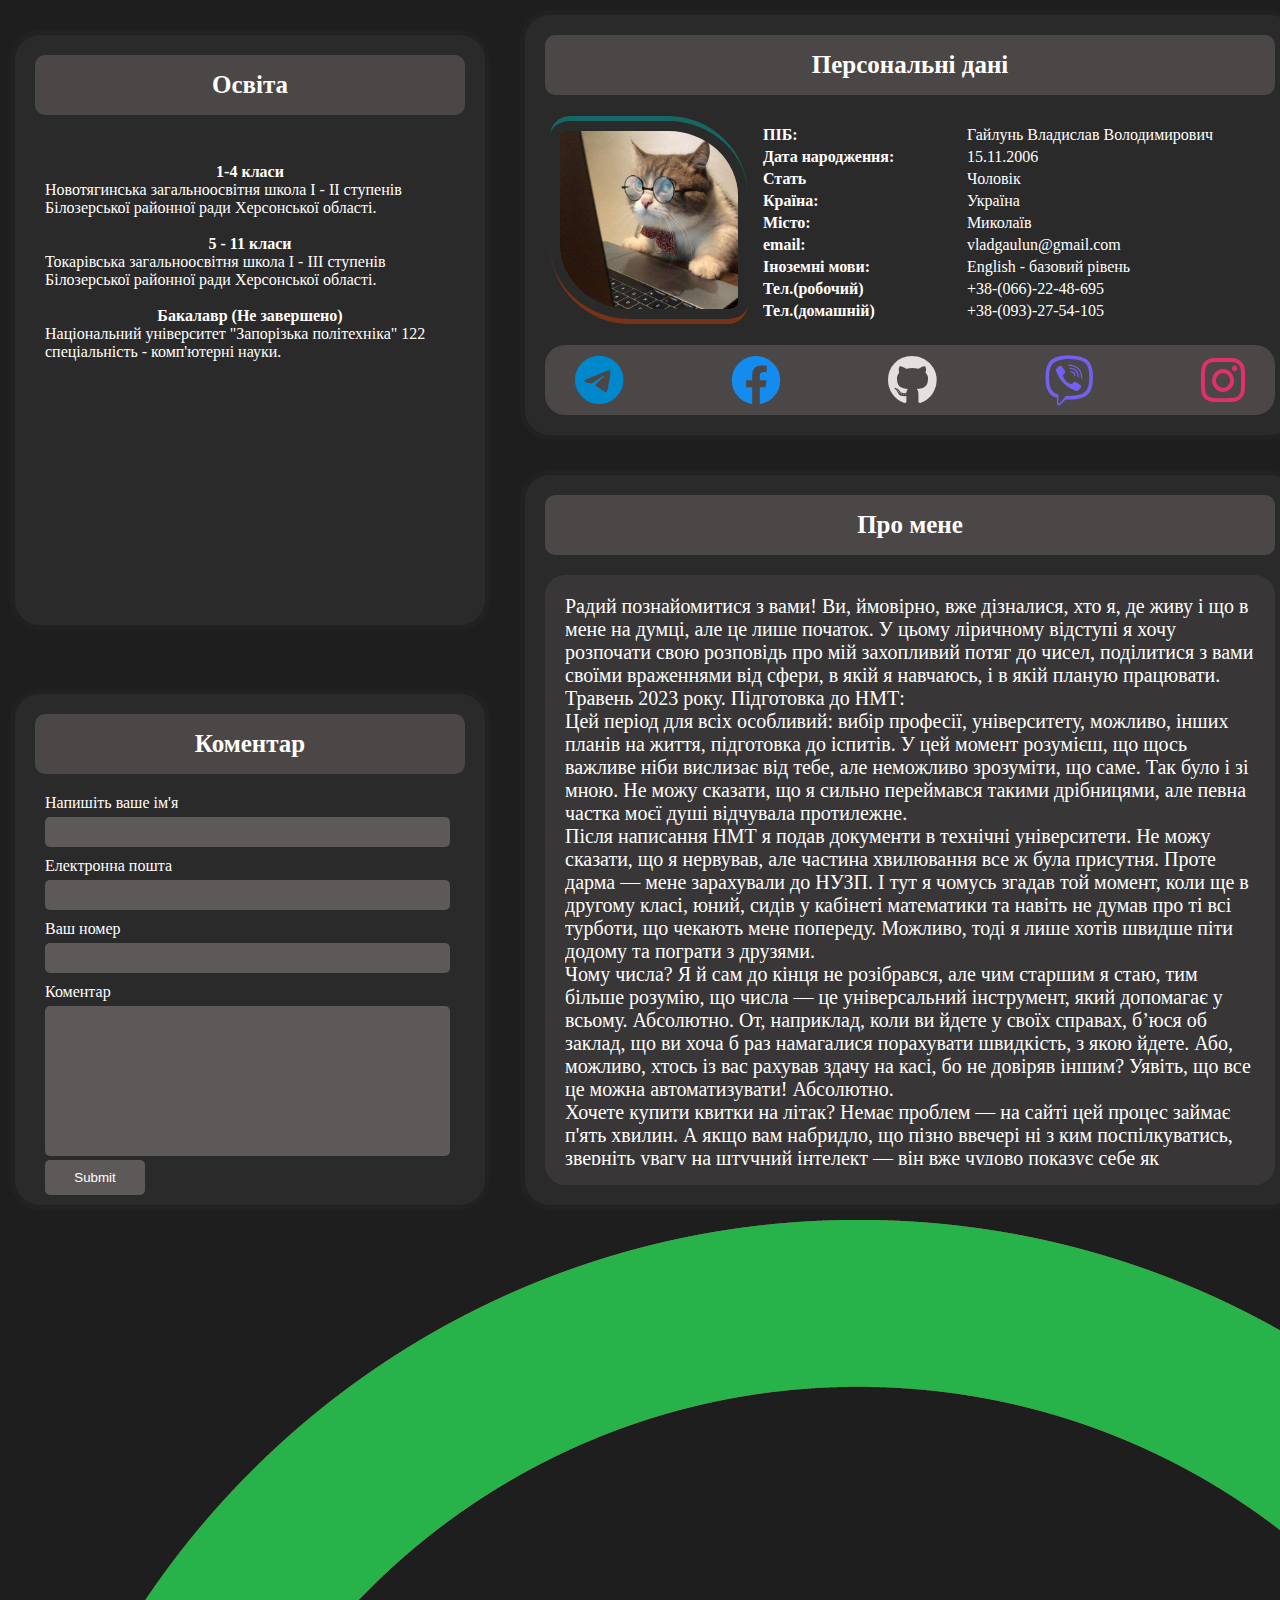
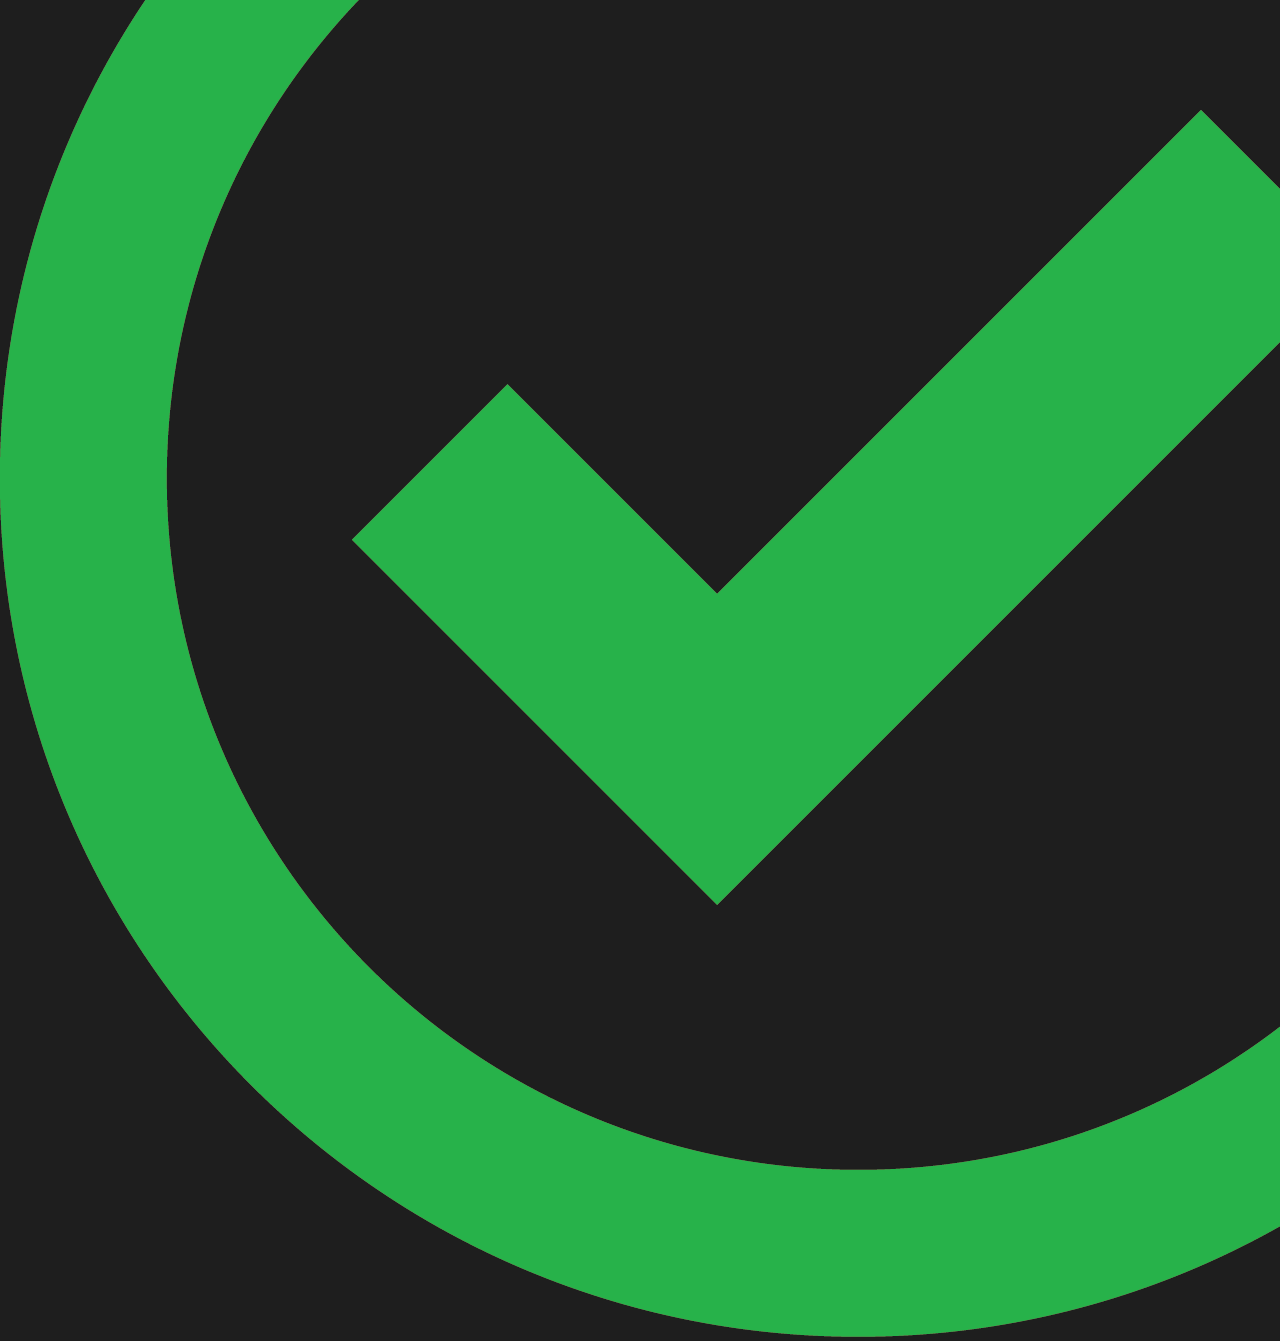
==== index.html @ 26ad2396 "Змінив шляхи до файлів із зображеннями із абсолютних на відносні" ====
<!DOCTYPE html>
<html lang="uk">

<head>
    <meta charset="UTF-8">
    <title>Resume</title>
    <link rel="stylesheet" href="CSS/main.css">
    <link rel="stylesheet" href="https://cdnjs.cloudflare.com/ajax/libs/font-awesome/6.0.0-beta3/css/all.min.css">
    <link rel="icon" href="Images/catTitleIcon.png" type="image/png">
    <meta name="viewport" content="width=device-width, initial-scale=1.0">
</head>

<body>
    <div id="windows">
        <div class="containers" id="Personal_data_container">
            <span class="title">Персональні дані</span>
            <div id="Personal_data_capasity">
                <img id="my_photo" src="Images/My_photo.jpg " alt="My_photo">
                <div id="Personal_data">
                    <span class="Persnal_data_FT">ПІБ:</span> <span class="Persnal_data_LT">Гайлунь Владислав
                        Володимирович</span>
                    <span class="Persnal_data_FT">Дата народження:</span> <span
                        class="Persnal_data_LT">15.11.2006</span>
                    <span class="Persnal_data_FT">Стать</span><span class="Persnal_data_LT">Чоловік</span>
                    <span class="Persnal_data_FT">Країна:</span> <span class="Persnal_data_LT">Україна</span>
                    <span class="Persnal_data_FT">Місто:</span><span class="Persnal_data_LT">Миколаїв</span>
                    <span class="Persnal_data_FT">email:</span> <span
                        class="Persnal_data_LT">vladgaulun@gmail.com</span>
                    <span class="Persnal_data_FT">Іноземні мови:</span><span class="Persnal_data_LT">English - базовий
                        рівень</span>
                    <span class="Persnal_data_FT">Тел.(робочий)</span><span
                        class="Persnal_data_LT">+38-(066)-22-48-695</span>
                    <span class="Persnal_data_FT">Тел.(домашній)</span><span
                        class="Persnal_data_LT">+38-(093)-27-54-105</span>
                </div>
                <div class="title" id="social_media">
                    <a class="social_media_link" href="https://t.me/vlad_gaulun" target="_blank">
                        <i class="fab fa-telegram social_media_icons"></i>
                    </a>
                    <a class="social_media_link" href="https://www.facebook.com/profile.php?id=100035735681756"
                        target="_blank">
                        <i class="fab fa-facebook social_media_icons"></i>
                    </a>
                    <a class="social_media_link" href="https://github.com/Vlad156763" target="_blank">
                        <i class="fab fa-github social_media_icons"></i>
                    </a>
                    <a class="social_media_link" href="viber://chat?number=%2B380662248695" target="_blank">
                        <i class="fab fa-viber social_media_icons"></i>
                    </a>
                    <a class="social_media_link" href="https://www.instagram.com/vlad_156763/" target="_blank">
                        <i class="fab fa-instagram social_media_icons"></i>
                    </a>
                </div>
            </div>
        </div>
        <div class="containers Left_side" id="edu">
            <span class="title ">Освіта</span>
            <div id="edu_capasity">
                <span class="bold_text">1-4 класи</span>
                <span>
                    Новотягинська загальноосвітня школа I - II ступенів
                    Білозерської районної ради Херсонської області.
                </span>
                <span class="bold_text">5 - 11 класи</span>
                <span>
                    Токарівська загальноосвітня школа I - III ступенів
                    Білозерської районної ради Херсонської області.
                </span>
                <span class="bold_text">Бакалавр (Не завершено)</span>
                <span>
                    Національний університет "Запорізька політехніка"
                    122 спеціальність - комп'ютерні науки.
                </span>
            </div>
        </div>
        <div class="containers right_side" id="proff_skill">
            <span class="title">Професійні навички</span>
            <div id="proff_skill_capasity">
                <span class="bold_text">Загальний рівень володіння комп'ютером</span>
                <span>
                    Володію базовими навичками роботи з комп'ютером,
                    вмію використовувати Windows, а також основні
                    офісні програми та середовища розробки.
                </span>
                <span class="bold_text">Офісні програми</span>
                <span class="highlighted_text">Microsoft Office:</span><br>
                <span>Word (документи), Excel (таблиці), PowerPoint (презентації)</span><br>
                <span class="highlighted_text">Google Workspace:</span><br>
                <span>Docs, Sheets, Slides</span><br>
                <span class="bold_text">Середовища розробки</span>
                <span class="highlighted_text">Visual Studio:</span>
                <span>Знаю основи C++</span><br>
                <span class="highlighted_text">Arduino IDE:</span>
                <span>Знаю основи програмування мікросхем</span><br>
                <span class="highlighted_text">Visual Studio Code:</span>
                <span>Вмію оперувати тегами в HTML</span><br>
                <span class="highlighted_text">Processing:</span>
                <span>Знайомий з електронними схемами, платами, вмію створювати їх</span><br>
                <span class="highlighted_text">Gui tasm:</span> <span>Знаю основи асемблеру tasm</span>
            </div>
        </div>
        <div class="containers Left_side" id="Comments">
            <!-- вікно з повідомленням про помилку -->
            <div id="widgetError">
                <p id="textWidgetError">Заповніть вірно поля!</p>
                <button id="buttonWidgetError">Закрити</button>
            </div>
            <!-- вікно з повідомленням про успіх -->
            <div id="widgetSuccess">
                <p id="textWidgetSuccess">Дякую за відгук!</p>
            </div>
            <span class="title">Коментар</span>
            <div id="Comments_capasity">
                <form id="CommentsForm" method="dialog" novalidate>
                    <label for="Name"></label>
                    <div class="form_text">Напишіть ваше ім'я<span id="correctOrNot_Name"></span></div> 
                    <input class="button" id="Name" type="text">
                    <br>
                    <label for="Email"></label>
                    <div class="form_text">Електронна пошта <span id="correctOrot_Email"></span></div>
                    <input class="button" id="Email" type="email">
                    <br>
                    <label for="Number"></label>
                    <div class="form_text">Ваш номер <span id="correctOrNot_Number"></span></div>
                    <input class="button" id="Number" type="text">
                    <br>
                    <div class="form_text">Коментар <span id="correctOrNot_comment"></span></div>
                    <textarea class="button" id="comment"></textarea>
                    <input id="Submit" type="submit">
                </form>
            </div>
        </div>
        <div class="containers" id="From_me">
            <span class="title">Про мене</span>
            <div id="From_me_capasity">
                <div class="inner_content">
                    <span id="From_me_text">
                        Радий познайомитися з вами! Ви, ймовірно, вже дізналися, хто я, де живу і що в мене на думці,
                        але це
                        лише початок. У цьому ліричному відступі я хочу розпочати свою розповідь про мій захопливий
                        потяг до
                        чисел, поділитися з вами своїми враженнями від сфери, в якій я навчаюсь, і в якій планую
                        працювати.
                        <br>

                        Травень 2023 року. Підготовка до НМТ: <br>

                        Цей період для всіх особливий: вибір професії, університету, можливо, інших планів на життя,
                        підготовка до іспитів. У цей момент розумієш, що щось важливе ніби вислизає від тебе, але
                        неможливо
                        зрозуміти, що саме. Так було і зі мною. Не можу сказати, що я сильно переймався такими
                        дрібницями,
                        але певна частка моєї душі відчувала протилежне. <br>

                        Після написання НМТ я подав документи в технічні університети. Не можу сказати, що я нервував,
                        але
                        частина хвилювання все ж була присутня. Проте дарма — мене зарахували до НУЗП. І тут я чомусь
                        згадав
                        той момент, коли ще в другому класі, юний, сидів у кабінеті математики та навіть не думав про ті
                        всі
                        турботи, що чекають мене попереду. Можливо, тоді я лише хотів швидше піти додому та пограти з
                        друзями. <br>

                        Чому числа? Я й сам до кінця не розібрався, але чим старшим я стаю, тим більше розумію, що числа
                        —
                        це універсальний інструмент, який допомагає у всьому. Абсолютно. От, наприклад, коли ви йдете у
                        своїх справах, б’юся об заклад, що ви хоча б раз намагалися порахувати швидкість, з якою йдете.
                        Або,
                        можливо, хтось із вас рахував здачу на касі, бо не довіряв іншим? Уявіть, що все це можна
                        автоматизувати! Абсолютно. <br>

                        Хочете купити квитки на літак? Немає проблем — на сайті цей процес займає п'ять хвилин. А якщо
                        вам
                        набридло, що пізно ввечері ні з ким поспілкуватись, зверніть увагу на штучний інтелект — він вже
                        чудово показує себе як співрозмовник. І тепер уявіть, що все це, про що я щойно говорив,
                        знаходиться
                        в одній сфері. Вражає, правда? А ще більше вражає те, що все, що є у програмуванні, так чи
                        інакше
                        пов'язане з реальністю. <br>

                        Наприклад, відомо, що двійкова система числення — це фундамент майже всіх процесорів. А наш
                        мозок
                        працює схожим чином, тільки за допомогою нейронів. Або візьмемо наше уявлення про об’єкти, які
                        нас
                        оточують — багато мов програмування побудовані на об’єктно-орієнтованому методі. Якщо цих
                        прикладів
                        недостатньо, ось ще один: як часто ви робите щось циклічно? Уявімо ситуацію: ваш бос потребує
                        від
                        вас 200 тисяч майже однакових слайдів документа. Що будете робити? Писати їх вручну? Чи,
                        можливо,
                        вигадаєте альтернативний спосіб? <br>

                        Якщо ви обрали другий варіант — вітаю, ви, ймовірно, виконаєте це завдання за дві години. Все,
                        що
                        потрібно, — це знайти закономірність у цих сторінках (а вона є завжди) і описати її алгоритмом,
                        щоб
                        він все зробив за вас. <br>

                        Звісно, існує багато проблем, з якими стикаються люди у цій сфері: пришвидшення алгоритмів,
                        зменшення використання пам’яті, оптимізація коду. Але це все дрібниці порівняно з результатом.
                        Тому,
                        якщо у вас досі немає мотивації вивчати щось нове, пам’ятайте: ви працюєте виключно для себе.


                    </span>
                </div>
            </div>
        </div>
        <div class="containers right_side" id="My_works">
            <span class="title">Мої роботи</span>
            <div id="My_works_capasity">
                <span>Я вмію створювати таблиці</span>
                <a class="My_works_link" href="HTML/Table.html">Table.html</a>
                <br>
                <span>Я вмію керувати зображеннями</span>
                <a class="My_works_link" href="HTML/Background.html" target="_blank">Background.html</a>
            </div>
        </div>
    </div>
    <!-- якщо js не підключений на стороні клієтна, буде виконано noscript -->
    <noscript id="noscript" title="Без нього наш сайт не працюватиме!">
        <a id="noscriptText" href="https://support.google.com/adsense/answer/12654?hl=uk" target="_blank">Як увімкнути JavaScript <br></a>
        (він потрібен для роботи сайту!)
    </noscript> 
    <script src="JS/main.js"></script>
    <img src="Images/greenIcon.png" alt="icon">
</body>

</html>
---- CSS/main.css ----
/* general */
* {
    margin: 0;
    padding: 0;
}

body {
    background: rgb(30, 30, 30);
    color: white;
}

.containers {
    display: grid;
    background: rgb(43, 42, 42);
    border: 5px solid rgba(0, 0, 0, 20%);
    border-radius: 30px;
    padding: 10px;
    margin: 10px;
}

:root {
    --Width_personal_data_container: 750px;
    --size-My_photo: 178px;
    --width_side_windows: 450px;
}

#edu,
#proff_skill {
    display: grid;
    grid-row: 1/3;
    margin-top: 30px;
    width: var(--width_side_windows);
    grid-template-rows: 80px;
    height: 570px;
}

#edu_capasity,
#proff_skill_capasity {
    margin: 10px;
    padding: 10px;
}

.bold_text {
    display: grid;
    font-weight: bold;
    place-items: center;
}

.bold_text:before {
    content: "\A";
    white-space: pre;
}

.highlighted_text {
    font-family: 'Arial Narrow Bold', sans-serif;
}

#Comments,
#My_works {
    width: var(--width_side_windows);
    grid-row: 4;
    grid-template-rows: 80px auto;
}

/* general */

/* windows */
#windows {
    width: calc(var(--Width_personal_data_container) + 500px + 40px + 20px + 500px);
    display: grid;
    margin: 0 auto;
    grid-template-columns: 500px calc(var(--Width_personal_data_container) + 50px) 500px;
    grid-gap: 10px;
}

.Left_side {
    display: grid;
    justify-self: right;
}

.right_side {
    display: grid;
    justify-self: left;
}

/* windows */

/* Personal_data_container */
#Personal_data_container {
    width: var(--Width_personal_data_container);
    grid-column: 2;
    height: 400px;
}

/* title */
.title {
    display: grid;
    width: auto;
    height: 40px;
    padding: 10px;
    margin: 10px;
    font-weight: bold;
    place-items: center;
    grid-column-start: 1;
    grid-column-end: 3;
    background: rgb(75, 71, 71);
    border-radius: 10px;
    font-size: 25px;
}

.title:not(#social_media) {
    text-align: center;
}

/* title */
/* Personal_data_capasity */
#Personal_data_capasity {
    display: grid;
    grid-template-columns: calc(var(--size-My_photo) + 40px) auto;
}

#my_photo {
    width: var(--size-My_photo);
    height: var(--size-My_photo);
    padding: 10px;
    border-radius: 20px 80px;
    border-top: 5px solid #156763;
    border-bottom: 5px solid #763315;
    margin: 10px;
    margin-left: 15px;
}

/* Personal_data */
#Personal_data {
    display: grid;
    padding: 10px;
    width: 450px;
    padding-top: 20px;
    grid-template-columns: 1fr auto;
    grid-template-rows: repeat(9, 22px);
    grid-column-start: 2;
    grid-column-end: 3;
    margin-right: 15px;
}

.Persnal_data_FT {
    font-weight: bold;
}

.Persnal_data_LT::after {
    content: "\A";
    white-space: pre;
}

/* Personal_data */
/* social_media */
#social_media {
    width: calc(var(--Width_personal_data_container) - 80px);
    /*80px це висота заголовків*/
    height: 50px;
    background: rgb(75, 71, 71);
    border-radius: 20px;
    padding-left: 30px;
    padding-right: 30px;
    display: flex;
    justify-content: space-between;
}

.fa-telegram {
    color: #0088cc;
}

.fa-instagram {
    color: #E1306C;
}

.fa-facebook {
    color: #148CEF;
}

.fa-github {
    color: #e6dfdf;
}

.fa-viber {
    color: #7360F2;
}

.social_media_icons {
    font-size: 50px;

}

.social_media_icons:hover {
    transform: scale(1.1);
    transition: all 0.3s ease;
}

.social_media_link {
    text-decoration: none;
}

/* social_media */
/* Personal_data_capasity */
/* Personal_data_container */

/* Comments */
#Submit {
    width: 100px;
    padding: 10px;
}

.button,
#Submit {
    background: rgb(94, 89, 89);
    cursor: pointer;
    border-radius: 5px;
    color: white;
    margin-left: 20px;
    margin-right: 20px;
    border: 0;
}

.button {
    width: 90%;
    outline: none;
}

.button:not(#Submit) {
    width: calc(90% - 10px);
    padding-left: 5px;
    padding-right: 5px;
}

.button:not(#Submit):not(#comment) {
    height: 30px;
}

#comment {
    height: 150px;
    resize: none;
}

.form_text {
    margin-left: 20px;
    margin-top: 10px;
    vertical-align: middle;
    margin-bottom: 5px;
}

#Comments {
    grid-row: 3;
    grid-template-columns: 1fr;
    position: relative;
}

#Submit:hover {
    background: rgb(120, 120, 120);
}

/* Comments */

/* From_me */
#From_me {
    width: var(--Width_personal_data_container);
    grid-column: 2;
    grid-row: 2/4;
    grid-template-rows: 80px;
}

#From_me_capasity {
    background: rgb(56, 54, 54);
    border-radius: 20px;
    padding: 20px;
    margin: 10px;
}

.inner_content {
    height: 570px;
    overflow-y: scroll;

}

#From_me_text {
    font-size: 20px;
}

.inner_content::-webkit-scrollbar {
    width: 15px;
    background: #5c6161;
    border-radius: 10px;
}

.inner_content::-webkit-scrollbar-thumb {
    background: #938e8bcc;
    border-radius: 10px;
    border: 2px solid #5c6161;
}

/* From_me */

/* My_works */
#My_works_capasity {
    padding: 10px;
    margin: 10px;
}

.My_works_link {
    color: white;
}

.My_works_link:hover {
    color: rgb(137, 136, 143);
}

#My_works {
    grid-row: 3;
}

/* My_works */



.iconSorNot {
    height: 20px;
    margin-left: 10px;
    vertical-align: top;
}

#widgetError {
    display: none;
    position: absolute;
    width: 60%;
    margin-left: calc(40% / 2 - 20px);
    margin-top: calc(50% - 80px /2);
    font-size: 20px;
    font-weight: bold;
    height: auto;
    border-radius: 8px;
    background-color: rgba(0, 0, 0, 0.7);
    padding: 15px;
    color: #fff;
    text-align: center;

}

#textWidgetError {
    background-color: #555050;
    padding: 20px;
    border-radius: 8px;
    margin-bottom: 10px;
}

#buttonWidgetError {
    background-color: #f44336;
    color: white;
    padding: 10px 20px;
    border: none;
    border-radius: 5px;
    cursor: pointer;
}
#buttonWidgetError:hover {
    background-color: #f4736a;
}
#widgetSuccess {
    display: none;
    position: absolute;
    background-color: rgb(10, 119, 76);
    width: 50%;
    margin-left: calc(50% / 2);
    margin-top: calc(10px + 60px + 10px);
    font-size: 20px;
    font-weight: bold;
    height: 40px;
    border-radius: 0 0 20px 20px;
    opacity: 0; 
    transition: opacity 0.2s;

}

#textWidgetSuccess {
    text-align: center;
    margin-top: 8px;
}

#noscript {
    color: #000000;
    background-color: rgb(170, 54, 54);
    position: fixed;
    border-radius: 0 0 20px 20px;
    top: 0;
    width: 450px;
    font-size: 24px;
    font-weight: bold;
    margin-left: calc(50% - 450px / 2);
    padding: 10px;
    text-align: center;
}

#noscriptText {
    color: #000000;
}
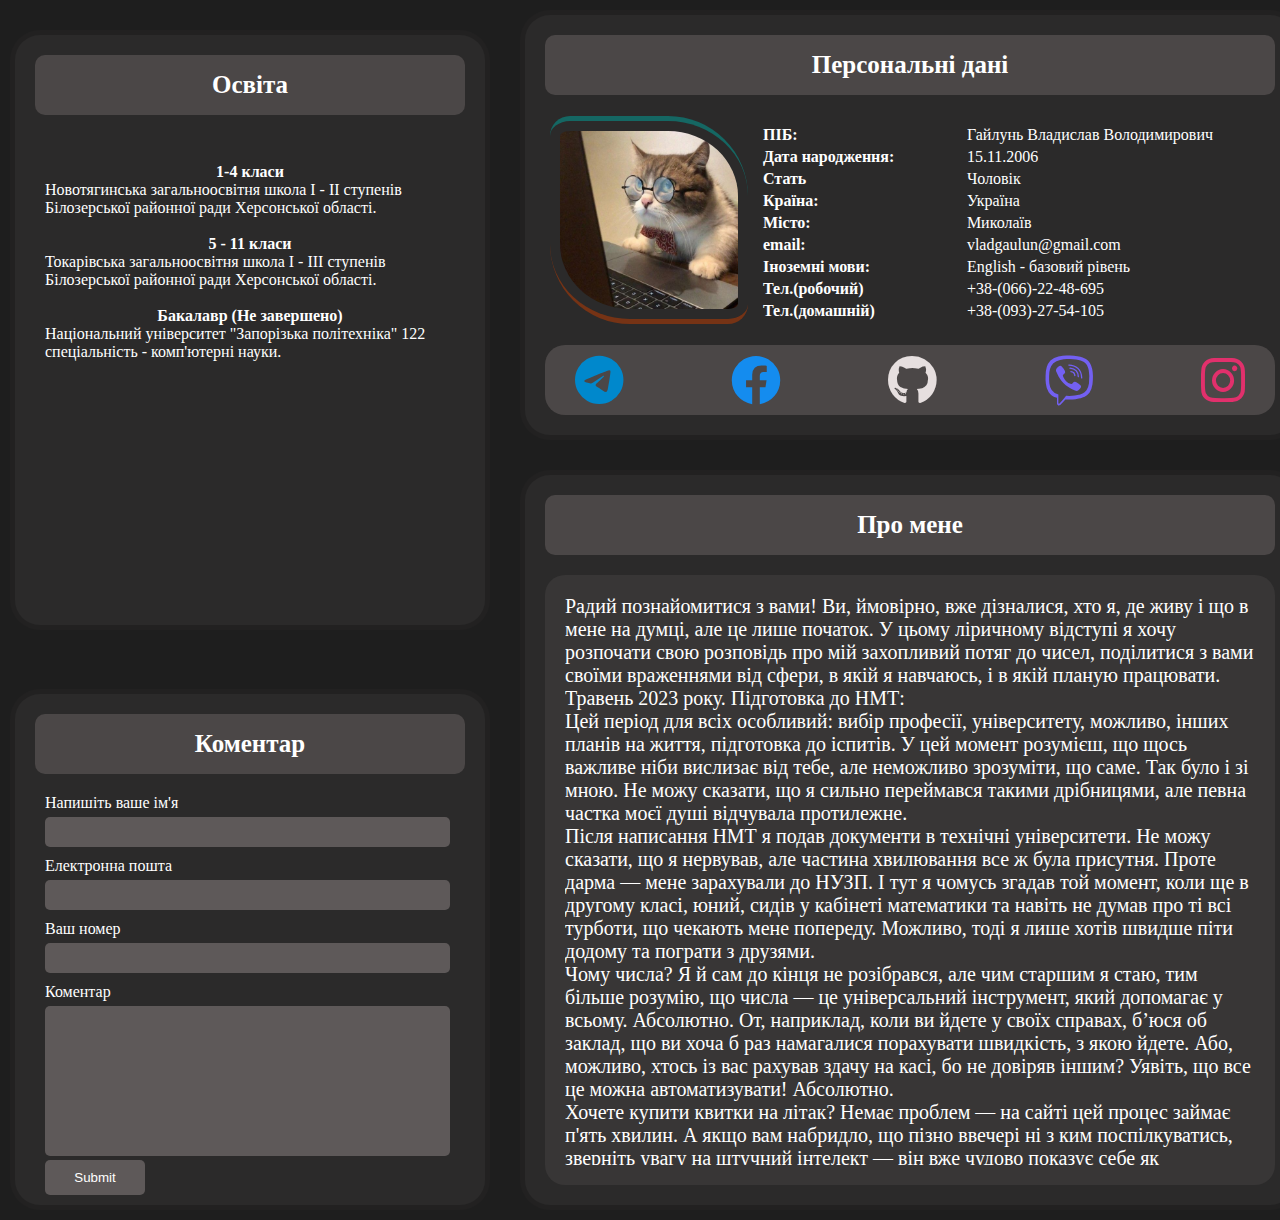
==== commit cfd2eb5e: "Введення відносних шляхів допомогло. Тепер зображення видно." ====
--- a/index.html
+++ b/index.html
@@ -223,7 +223,6 @@
         (він потрібен для роботи сайту!)
     </noscript> 
     <script src="JS/main.js"></script>
-    <img src="Images/greenIcon.png" alt="icon">
 </body>
 
 </html>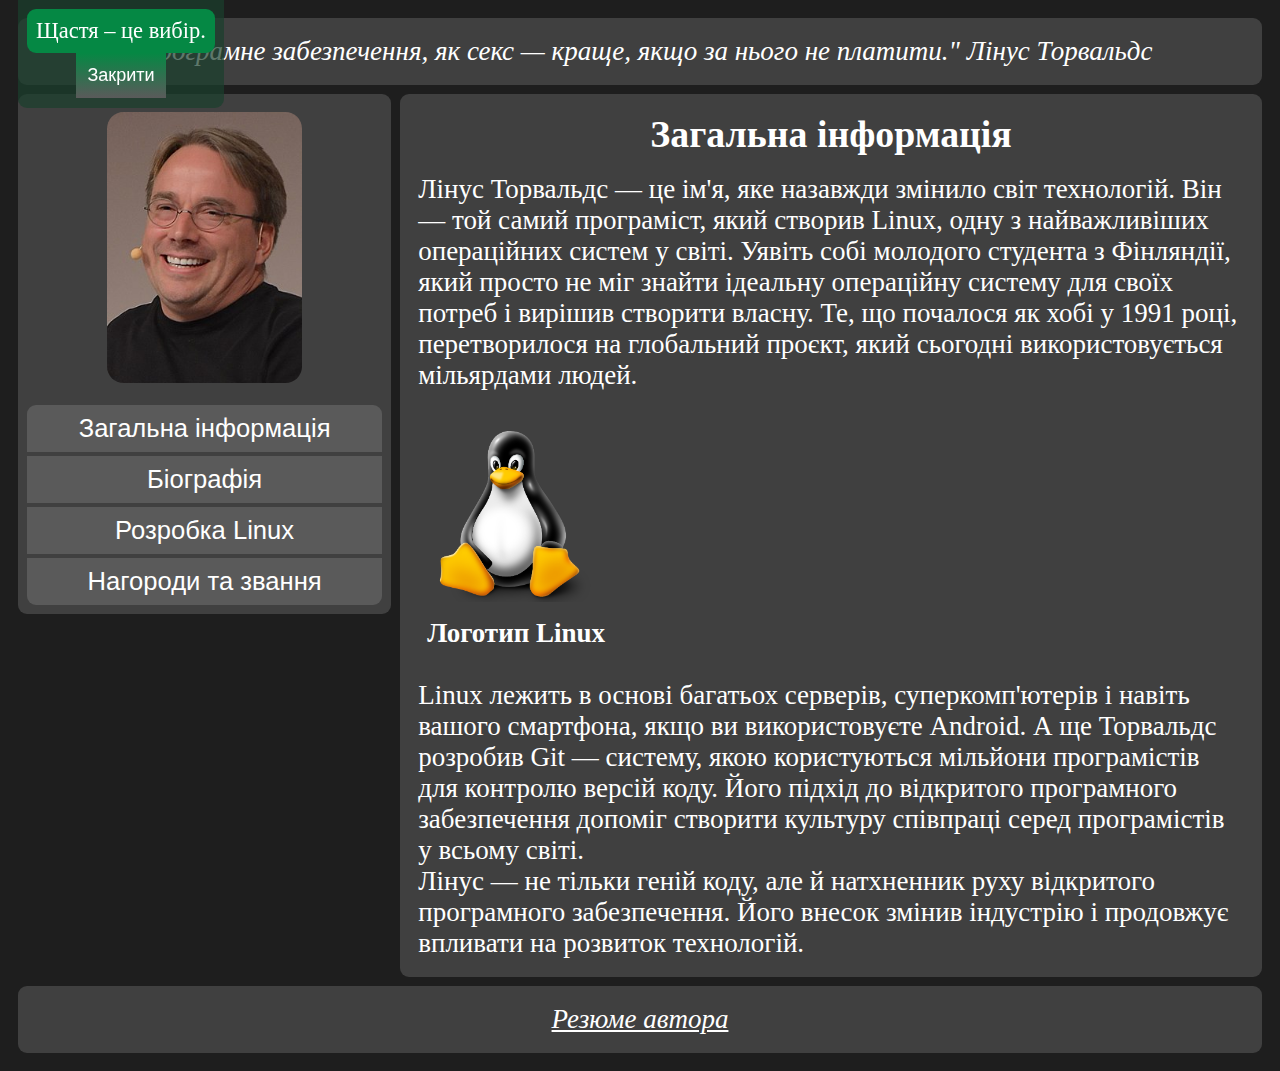
==== commit 1564ee2c: "[Лаб-6] Додав js, додав навігаційне меню (воно з'являється коли ширина екрану менша за 1024px) додав" ====
--- a/index.html
+++ b/index.html
@@ -3,226 +3,80 @@
 
 <head>
     <meta charset="UTF-8">
-    <title>Resume</title>
-    <link rel="stylesheet" href="CSS/main.css">
-    <link rel="stylesheet" href="https://cdnjs.cloudflare.com/ajax/libs/font-awesome/6.0.0-beta3/css/all.min.css">
-    <link rel="icon" href="Images/catTitleIcon.png" type="image/png">
+    <title>Лінус Торвальдс</title>
+    <link rel="stylesheet" href="CSS/Main.css">
+    <!-- встановлення іконки для самого сайту -->
+    <link rel="icon" href="IMAGES/catTitleIcon.png" type="image/png">
     <meta name="viewport" content="width=device-width, initial-scale=1.0">
 </head>
 
 <body>
-    <div id="windows">
-        <div class="containers" id="Personal_data_container">
-            <span class="title">Персональні дані</span>
-            <div id="Personal_data_capasity">
-                <img id="my_photo" src="Images/My_photo.jpg " alt="My_photo">
-                <div id="Personal_data">
-                    <span class="Persnal_data_FT">ПІБ:</span> <span class="Persnal_data_LT">Гайлунь Владислав
-                        Володимирович</span>
-                    <span class="Persnal_data_FT">Дата народження:</span> <span
-                        class="Persnal_data_LT">15.11.2006</span>
-                    <span class="Persnal_data_FT">Стать</span><span class="Persnal_data_LT">Чоловік</span>
-                    <span class="Persnal_data_FT">Країна:</span> <span class="Persnal_data_LT">Україна</span>
-                    <span class="Persnal_data_FT">Місто:</span><span class="Persnal_data_LT">Миколаїв</span>
-                    <span class="Persnal_data_FT">email:</span> <span
-                        class="Persnal_data_LT">vladgaulun@gmail.com</span>
-                    <span class="Persnal_data_FT">Іноземні мови:</span><span class="Persnal_data_LT">English - базовий
-                        рівень</span>
-                    <span class="Persnal_data_FT">Тел.(робочий)</span><span
-                        class="Persnal_data_LT">+38-(066)-22-48-695</span>
-                    <span class="Persnal_data_FT">Тел.(домашній)</span><span
-                        class="Persnal_data_LT">+38-(093)-27-54-105</span>
-                </div>
-                <div class="title" id="social_media">
-                    <a class="social_media_link" href="https://t.me/vlad_gaulun" target="_blank">
-                        <i class="fab fa-telegram social_media_icons"></i>
-                    </a>
-                    <a class="social_media_link" href="https://www.facebook.com/profile.php?id=100035735681756"
-                        target="_blank">
-                        <i class="fab fa-facebook social_media_icons"></i>
-                    </a>
-                    <a class="social_media_link" href="https://github.com/Vlad156763" target="_blank">
-                        <i class="fab fa-github social_media_icons"></i>
-                    </a>
-                    <a class="social_media_link" href="viber://chat?number=%2B380662248695" target="_blank">
-                        <i class="fab fa-viber social_media_icons"></i>
-                    </a>
-                    <a class="social_media_link" href="https://www.instagram.com/vlad_156763/" target="_blank">
-                        <i class="fab fa-instagram social_media_icons"></i>
-                    </a>
-                </div>
-            </div>
-        </div>
-        <div class="containers Left_side" id="edu">
-            <span class="title ">Освіта</span>
-            <div id="edu_capasity">
-                <span class="bold_text">1-4 класи</span>
-                <span>
-                    Новотягинська загальноосвітня школа I - II ступенів
-                    Білозерської районної ради Херсонської області.
-                </span>
-                <span class="bold_text">5 - 11 класи</span>
-                <span>
-                    Токарівська загальноосвітня школа I - III ступенів
-                    Білозерської районної ради Херсонської області.
-                </span>
-                <span class="bold_text">Бакалавр (Не завершено)</span>
-                <span>
-                    Національний університет "Запорізька політехніка"
-                    122 спеціальність - комп'ютерні науки.
-                </span>
-            </div>
-        </div>
-        <div class="containers right_side" id="proff_skill">
-            <span class="title">Професійні навички</span>
-            <div id="proff_skill_capasity">
-                <span class="bold_text">Загальний рівень володіння комп'ютером</span>
-                <span>
-                    Володію базовими навичками роботи з комп'ютером,
-                    вмію використовувати Windows, а також основні
-                    офісні програми та середовища розробки.
-                </span>
-                <span class="bold_text">Офісні програми</span>
-                <span class="highlighted_text">Microsoft Office:</span><br>
-                <span>Word (документи), Excel (таблиці), PowerPoint (презентації)</span><br>
-                <span class="highlighted_text">Google Workspace:</span><br>
-                <span>Docs, Sheets, Slides</span><br>
-                <span class="bold_text">Середовища розробки</span>
-                <span class="highlighted_text">Visual Studio:</span>
-                <span>Знаю основи C++</span><br>
-                <span class="highlighted_text">Arduino IDE:</span>
-                <span>Знаю основи програмування мікросхем</span><br>
-                <span class="highlighted_text">Visual Studio Code:</span>
-                <span>Вмію оперувати тегами в HTML</span><br>
-                <span class="highlighted_text">Processing:</span>
-                <span>Знайомий з електронними схемами, платами, вмію створювати їх</span><br>
-                <span class="highlighted_text">Gui tasm:</span> <span>Знаю основи асемблеру tasm</span>
-            </div>
-        </div>
-        <div class="containers Left_side" id="Comments">
-            <!-- вікно з повідомленням про помилку -->
-            <div id="widgetError">
-                <p id="textWidgetError">Заповніть вірно поля!</p>
-                <button id="buttonWidgetError">Закрити</button>
-            </div>
-            <!-- вікно з повідомленням про успіх -->
-            <div id="widgetSuccess">
-                <p id="textWidgetSuccess">Дякую за відгук!</p>
-            </div>
-            <span class="title">Коментар</span>
-            <div id="Comments_capasity">
-                <form id="CommentsForm" method="dialog" novalidate>
-                    <label for="Name"></label>
-                    <div class="form_text">Напишіть ваше ім'я<span id="correctOrNot_Name"></span></div> 
-                    <input class="button" id="Name" type="text">
-                    <br>
-                    <label for="Email"></label>
-                    <div class="form_text">Електронна пошта <span id="correctOrot_Email"></span></div>
-                    <input class="button" id="Email" type="email">
-                    <br>
-                    <label for="Number"></label>
-                    <div class="form_text">Ваш номер <span id="correctOrNot_Number"></span></div>
-                    <input class="button" id="Number" type="text">
-                    <br>
-                    <div class="form_text">Коментар <span id="correctOrNot_comment"></span></div>
-                    <textarea class="button" id="comment"></textarea>
-                    <input id="Submit" type="submit">
-                </form>
-            </div>
-        </div>
-        <div class="containers" id="From_me">
-            <span class="title">Про мене</span>
-            <div id="From_me_capasity">
-                <div class="inner_content">
-                    <span id="From_me_text">
-                        Радий познайомитися з вами! Ви, ймовірно, вже дізналися, хто я, де живу і що в мене на думці,
-                        але це
-                        лише початок. У цьому ліричному відступі я хочу розпочати свою розповідь про мій захопливий
-                        потяг до
-                        чисел, поділитися з вами своїми враженнями від сфери, в якій я навчаюсь, і в якій планую
-                        працювати.
-                        <br>
+    <header class="title_containers">
+        <span> "Програмне забезпечення, як секс — краще, якщо за нього не платити." Лінус Торвальдс</span>
+    </header>
+    <!-- цитата дня -->
+    <div id="quoteDay">
+        <p id="TextQuoteDay"></p>
+        <button id="closeButtonQuoteDay">Закрити</button>
+    </div>
+    <div class="mainSide">
+        <aside>
+            <img id="PhotoInMenu" src="IMAGES/Лінус Торвальдс.jpg" alt="Лінус_Торвальдс">
+            <button id="allInfoButton" class="link Inner_navigation">Загальна інформація</button>
+            <button id="BiographyButton" class="link Inner_navigation">Біографія</button>
+            <button id="develop_linuxButton" class="link Inner_navigation">Розробка Linux</button>
+            <button id="nagorodyButton" class="link Inner_navigation">Нагороди та звання</button>
+        </aside>
+        <main id="main">
+            <img id="PhotoInMainSide" src="IMAGES/Лінус Торвальдс.jpg" alt="Лінус_Торвальдс">
+            <span id="title">Загальна інформація</span>
+            <span id="allInfo">
+                Лінус Торвальдс — це ім'я, яке назавжди змінило світ технологій. Він — той самий програміст, який
+                створив
+                Linux, одну з найважливіших операційних систем у світі. Уявіть собі молодого студента з Фінляндії, який
+                просто не міг знайти ідеальну операційну систему для своїх потреб і вирішив створити власну. Те, що
+                почалося
+                як хобі у 1991 році, перетворилося на глобальний проєкт, який сьогодні використовується мільярдами
+                людей.
+                <br><br>
+                <img id='Linux_photo' src='IMAGES/linux.png' alt='Linux'><br> <strong>Логотип Linux</strong>
+                <br><br>
+                Linux лежить в основі багатьох серверів, суперкомп'ютерів і навіть вашого смартфона, якщо ви
+                використовуєте
+                Android. А ще Торвальдс розробив Git — систему, якою користуються мільйони програмістів для контролю
+                версій
+                коду. Його підхід до відкритого програмного забезпечення допоміг створити культуру співпраці серед
+                програмістів у всьому світі. <br>
+                Лінус — не тільки геній коду, але й натхненник руху відкритого програмного забезпечення. Його внесок
+                змінив
+                індустрію і продовжує впливати на розвиток технологій.
+            </span>
+        </main>
+        <!-- статичне випадаюче меню -->
+         <div id="MenuWidget">
+            <img id="iconMenu" src="IMAGES/menu.png" alt="Menu">            
+            <button class="buttonMenu" id="MenuWidgetallInfoButton"><img class="MenuIcons" src="IMAGES/allInfo.png" alt="icon"></button> 
+            <button class="buttonMenu" id="MenuWidgetBiographyButton"><img class="MenuIcons" src="IMAGES/biography.png" alt="icon"></button>
+            <button class="buttonMenu" id="MenuWidgetdevelop_linuxButton"><img class="MenuIcons" src="IMAGES/linux.png" alt="icon"></button>
+            <button class="buttonMenu" id="MenuWidgetnagorodyButton"><img class="MenuIcons" src="IMAGES/awards.png" alt="icon"></button>
+         </div>
+    </div>
 
-                        Травень 2023 року. Підготовка до НМТ: <br>
-
-                        Цей період для всіх особливий: вибір професії, університету, можливо, інших планів на життя,
-                        підготовка до іспитів. У цей момент розумієш, що щось важливе ніби вислизає від тебе, але
-                        неможливо
-                        зрозуміти, що саме. Так було і зі мною. Не можу сказати, що я сильно переймався такими
-                        дрібницями,
-                        але певна частка моєї душі відчувала протилежне. <br>
-
-                        Після написання НМТ я подав документи в технічні університети. Не можу сказати, що я нервував,
-                        але
-                        частина хвилювання все ж була присутня. Проте дарма — мене зарахували до НУЗП. І тут я чомусь
-                        згадав
-                        той момент, коли ще в другому класі, юний, сидів у кабінеті математики та навіть не думав про ті
-                        всі
-                        турботи, що чекають мене попереду. Можливо, тоді я лише хотів швидше піти додому та пограти з
-                        друзями. <br>
-
-                        Чому числа? Я й сам до кінця не розібрався, але чим старшим я стаю, тим більше розумію, що числа
-                        —
-                        це універсальний інструмент, який допомагає у всьому. Абсолютно. От, наприклад, коли ви йдете у
-                        своїх справах, б’юся об заклад, що ви хоча б раз намагалися порахувати швидкість, з якою йдете.
-                        Або,
-                        можливо, хтось із вас рахував здачу на касі, бо не довіряв іншим? Уявіть, що все це можна
-                        автоматизувати! Абсолютно. <br>
-
-                        Хочете купити квитки на літак? Немає проблем — на сайті цей процес займає п'ять хвилин. А якщо
-                        вам
-                        набридло, що пізно ввечері ні з ким поспілкуватись, зверніть увагу на штучний інтелект — він вже
-                        чудово показує себе як співрозмовник. І тепер уявіть, що все це, про що я щойно говорив,
-                        знаходиться
-                        в одній сфері. Вражає, правда? А ще більше вражає те, що все, що є у програмуванні, так чи
-                        інакше
-                        пов'язане з реальністю. <br>
-
-                        Наприклад, відомо, що двійкова система числення — це фундамент майже всіх процесорів. А наш
-                        мозок
-                        працює схожим чином, тільки за допомогою нейронів. Або візьмемо наше уявлення про об’єкти, які
-                        нас
-                        оточують — багато мов програмування побудовані на об’єктно-орієнтованому методі. Якщо цих
-                        прикладів
-                        недостатньо, ось ще один: як часто ви робите щось циклічно? Уявімо ситуацію: ваш бос потребує
-                        від
-                        вас 200 тисяч майже однакових слайдів документа. Що будете робити? Писати їх вручну? Чи,
-                        можливо,
-                        вигадаєте альтернативний спосіб? <br>
-
-                        Якщо ви обрали другий варіант — вітаю, ви, ймовірно, виконаєте це завдання за дві години. Все,
-                        що
-                        потрібно, — це знайти закономірність у цих сторінках (а вона є завжди) і описати її алгоритмом,
-                        щоб
-                        він все зробив за вас. <br>
-
-                        Звісно, існує багато проблем, з якими стикаються люди у цій сфері: пришвидшення алгоритмів,
-                        зменшення використання пам’яті, оптимізація коду. Але це все дрібниці порівняно з результатом.
-                        Тому,
-                        якщо у вас досі немає мотивації вивчати щось нове, пам’ятайте: ви працюєте виключно для себе.
-
-
-                    </span>
-                </div>
-            </div>
-        </div>
-        <div class="containers right_side" id="My_works">
-            <span class="title">Мої роботи</span>
-            <div id="My_works_capasity">
-                <span>Я вмію створювати таблиці</span>
-                <a class="My_works_link" href="HTML/Table.html">Table.html</a>
-                <br>
-                <span>Я вмію керувати зображеннями</span>
-                <a class="My_works_link" href="HTML/Background.html" target="_blank">Background.html</a>
-            </div>
-        </div>
+    <noscript id="noscript" title="Без нього наш сайт не працюватиме!">
+        <a id="noscriptText" href="https://support.google.com/adsense/answer/12654?hl=uk" target="_blank">Як
+            увімкнути JavaScript <br></a>
+        (він потрібен для роботи сайту!)
+    </noscript>
+    <div id="quoteDayMobile">
+        <p id="TextQuoteDayMobile">Тут цитата дня</p>
+        <button id="closeButtonQuoteDayMobile">Закрити</button>
     </div>
-    <!-- якщо js не підключений на стороні клієтна, буде виконано noscript -->
-    <noscript id="noscript" title="Без нього наш сайт не працюватиме!">
-        <a id="noscriptText" href="https://support.google.com/adsense/answer/12654?hl=uk" target="_blank">Як увімкнути JavaScript <br></a>
-        (він потрібен для роботи сайту!)
-    </noscript> 
-    <script src="JS/main.js"></script>
+    <footer class="title_containers">
+        <script src="JS/Main.js"></script>
+        <!-- резюме знаходиться в іншому каталозі, тому воно недоступне (але воно є) -->
+        <a id="My_resume_link" href="../../Resume/HTML/Main.html"><span>Резюме автора</span></a>
+    </footer>
+ 
 </body>
 
 </html>--- a/CSS/Main.css
+++ b/CSS/Main.css
@@ -0,0 +1,325 @@
+* {
+    margin: 0;
+    /* зовнішні відступи для всіх блоків */
+    padding: 1vh;
+}
+
+body {
+    background-color: #1e1e1e;
+    color: #ffffff;
+}
+
+.mainSide {
+    display: grid;
+    padding: 0;
+    align-items: start;
+    grid-template-columns: 20% 1fr;
+}
+
+.title_containers,
+aside {
+    background-color: #404040;
+    border-radius: min(1vh, 1vw);
+    display: grid;
+    place-items: center;
+}
+footer {
+    height: 15vh;
+}
+.title_containers {
+    font-size: min(2em, 3vh);
+    font-style: italic;
+    overflow: hidden;
+}
+
+aside {
+    box-sizing: border-box;
+    width: 100%;
+    margin-top: 1vh;
+    margin-bottom: 1vh;
+
+}
+
+#My_resume_link {
+    color: #ffffff;
+
+}
+
+/* кнопки */
+.Inner_navigation {
+    width: 100%;
+    box-sizing: border-box;
+    background-color: #5a5a5a;
+    border: 0;
+    border-bottom: 0.5vh solid #404040;
+}
+
+.Inner_navigation {
+    font-size: 2vw;
+}
+
+main {
+    background-color: #404040;
+    box-sizing: border-box;
+    border-radius: min(1vh, 1vw);
+    display: grid;
+    margin-left: 1vh;
+    margin-top: 1vh;
+    margin-bottom: 1vh;
+    font-size: min(2em, 3vh);
+}
+
+#PhotoInMenu, #PhotoInMainSide {
+    display: none;
+    width: 60%;
+    box-sizing: border-box;
+    border-radius: min(1vh, 1vw);
+    margin-bottom: max(1vh, 1vw);
+    justify-self: center;
+    border-radius: max(2vw, 2vh);
+}
+@media (max-device-width: 1024px) {
+    #PhotoInMainSide {
+        display: block;
+    }
+    #PhotoInMenu {
+        display: none;
+    }
+}
+@media (min-device-width: 1024px) {
+    #PhotoInMainSide {
+        display: none;
+    }
+    #PhotoInMenu {
+        display: block;
+    }
+}
+
+#title {
+    text-align: center;
+    font-weight: bold;
+    font-size: 1.4em;
+
+}
+
+.link {
+    text-decoration: none;
+    color: #ffffff;
+}
+
+#Linux_photo {
+    width: 20%;
+}
+
+#awards_and_titles_list {
+    padding-left: 4vh;
+}
+
+#noscript {
+    color: #000000;
+    background-color: rgb(170, 54, 54);
+    position: fixed;
+    border-radius: 0 0 20px 20px;
+    top: 0;
+    width: 30%;
+    font-size: 2em;
+    font-weight: bold;
+    margin-left: calc(50% - 30% /2);
+    padding: 10px;
+    text-align: center;
+}
+
+#noscriptText {
+    color: #000000;
+}
+
+#MenuWidget, #MenuWidgetallInfoButton, #MenuWidgetBiographyButton {
+    position: fixed;
+    width: 15vw;
+    height: 15vw;
+    border-radius: 50%;
+    padding: 0;
+    left: 3vw;
+    
+}
+#MenuWidget {
+    display: none;
+    background-color: rgb(32, 104, 69);
+    top: calc(100% - 15vw - 1vh - 2vw);
+}
+
+.MenuIcons {
+    width: 65%;
+    height: 65%;
+    display: flex; 
+    justify-self: center;
+    align-items: center;
+}
+
+#iconMenu {
+    width: 100%;
+    margin: 0;
+    padding: 0;
+    margin-top: 4px;
+}
+#MenuWidgetallInfoButton{
+    top: calc(100% - 15vw *2 - 1vh - 2vw - 1vh);
+}
+#MenuWidgetBiographyButton {
+    top: calc(100% - 15vw *3 - 1vh - 2vw - 2vh);
+}
+#MenuWidgetdevelop_linuxButton, #MenuWidgetnagorodyButton {
+    position: fixed;
+    width: 15vw;
+    height: 15vw;
+    border-radius: 50%;
+    padding: 0;
+    top: calc(100% - 15vw - 1vh - 2vw);
+}
+#MenuWidgetdevelop_linuxButton {
+    left: calc(3vw + 15vw + 1vh);
+}
+#MenuWidgetnagorodyButton {
+    left: calc(3vw + 15vw*2 + 2vh);
+}
+#allInfoButton {
+    border-radius: min(1vh, 1vw) min(1vh, 1vw) 0 0 ;
+}
+#nagorodyButton {
+    border-radius: 0 0 min(1vh, 1vw) min(1vh, 1vw);
+    border: none;
+
+}
+
+.buttonMenu {
+    border: none;
+    background-color: #212436;
+}
+footer {
+    height: auto;
+}
+@media (max-device-width: 1500px) {
+    .mainSide {
+        grid-template-columns: 30% 1fr;
+    }
+
+    #noscript {
+        width: 50%;
+        margin-left: calc(50% - 50% /2);
+    }
+}
+
+@media (max-device-width: 1024px) {
+    #MenuWidget {
+        display: block;
+    }
+    .buttonMenu {
+        display: none;
+    }
+    .mainSide {
+        grid-template-columns: 1fr;
+        gap: 0;
+    }
+
+    main {
+        margin: 0;
+        margin-bottom: 1vh;
+        margin-top: 1vh;
+        font-size: 2em;
+    }
+    * {
+        padding: 0.5vh;
+    }
+
+    aside {
+        display: none;
+    }
+    footer {
+        height: 15vw;
+    }
+
+    #quoteDay {
+        display: none;
+    }
+}
+@media (min-device-width: 1024px) {
+    #quoteDayMobile {
+        display: none;
+    }
+}
+@media (max-device-width: 425px) {
+    aside {
+        grid-template-columns: 1fr;
+    }
+}
+
+
+/* для меню навігації, щоб кнопки не виділялись на сенсорних екранах */
+@media (pointer: fine) {
+    .Inner_navigation:hover {
+        background-color: #6a6a6a;
+    }
+}
+
+@media (pointer: coarse) {
+    .Inner_navigation:hover {
+        background-color: #5a5a5a;
+    }
+}
+#quoteDay {
+    position: fixed;
+    background-color: rgba(25, 63, 44, 0.7);
+    height: 10%;
+    top: 0;
+    border-radius: 0 0 min(1vh, 1vw) min(1vh, 1vw);
+}
+#closeButtonQuoteDay {
+    display: grid;
+    background: linear-gradient(to bottom, rgb(5, 136, 68), #5a5a5a);
+    outline: none;
+    color: #ffffff;
+    font-size: min(2.5vh, 2.5vw);
+    justify-self: center;
+    align-items: center;
+    width: min(10vh, 10vw);
+    height: min(5vh, 5vw);
+    font-size: min(2vh, 2vw);
+    border: none;
+    padding: 0;
+}
+#TextQuoteDay {
+    font-size: min(2.5vh, 2.5vw);
+    background-color: rgb(5, 136, 68);
+    border-radius: min(1vh, 1vw);
+
+    display: grid;
+    justify-self: center;
+}
+#quoteDayMobile {
+    box-sizing: border-box;
+    
+    width: 100%;
+
+    margin: 1vh;
+    margin-top: 0; 
+    justify-self: center;
+    border-radius: min(1vh, 1vw);
+    font-size: min(2vh, 2vw);
+    background-color: #404040;
+}
+#TextQuoteDayMobile {
+    background-color: rgb(5, 136, 68);
+    border-radius: min(1vh, 1vw);
+    font-size: min(2.5vh, 2.5vw);
+    display: grid;
+    justify-content: center;
+}
+#closeButtonQuoteDayMobile {
+    display: grid;
+    justify-self: center;   
+    color: #ffffff;
+    background: linear-gradient(to bottom, rgb(5, 136, 68), #5a5a5a);
+    border: none;
+    font-size: min(2.5vh, 2.5vw);
+
+}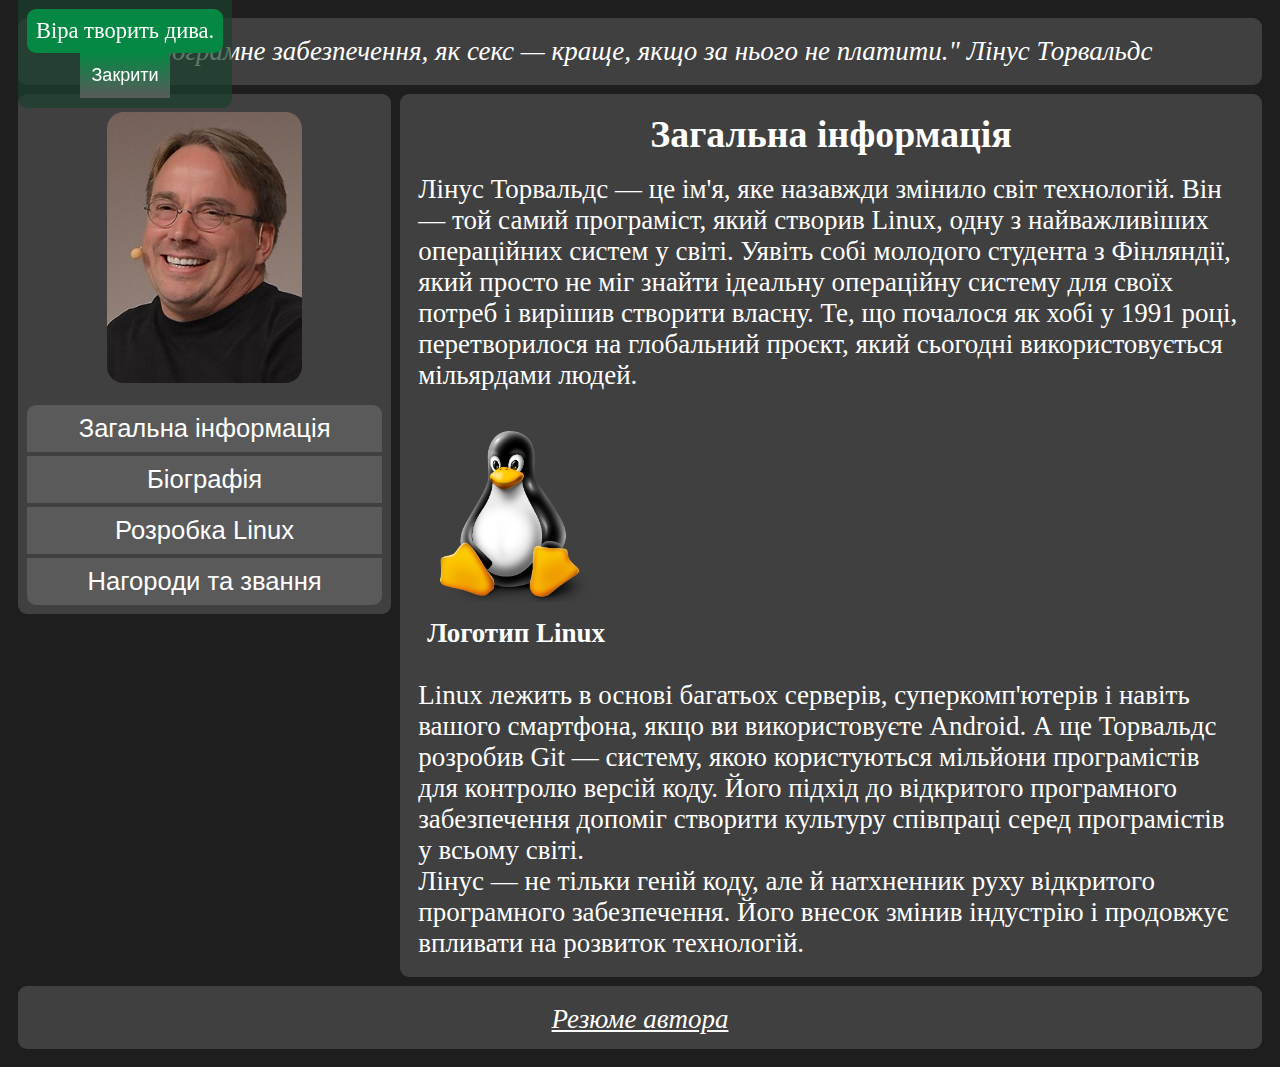
==== commit 7194da13: "[lab6] Змінив трохи стилі тексту та меню" ====
--- a/index.html
+++ b/index.html
@@ -76,7 +76,5 @@
         <!-- резюме знаходиться в іншому каталозі, тому воно недоступне (але воно є) -->
         <a id="My_resume_link" href="../../Resume/HTML/Main.html"><span>Резюме автора</span></a>
     </footer>
- 
 </body>
-
 </html>--- a/CSS/Main.css
+++ b/CSS/Main.css
@@ -24,7 +24,7 @@
     place-items: center;
 }
 footer {
-    height: 15vh;
+    height: min(5vh, 5vw);
 }
 .title_containers {
     font-size: min(2em, 3vh);
@@ -135,8 +135,7 @@
 
 #MenuWidget, #MenuWidgetallInfoButton, #MenuWidgetBiographyButton {
     position: fixed;
-    width: 15vw;
-    height: 15vw;
+    width: min(12vw, 12vh);
     border-radius: 50%;
     padding: 0;
     left: 3vw;
@@ -145,7 +144,7 @@
 #MenuWidget {
     display: none;
     background-color: rgb(32, 104, 69);
-    top: calc(100% - 15vw - 1vh - 2vw);
+    top: calc(100% - 15vw);
 }
 
 .MenuIcons {
@@ -195,9 +194,6 @@
     border: none;
     background-color: #212436;
 }
-footer {
-    height: auto;
-}
 @media (max-device-width: 1500px) {
     .mainSide {
         grid-template-columns: 30% 1fr;
@@ -225,7 +221,7 @@
         margin: 0;
         margin-bottom: 1vh;
         margin-top: 1vh;
-        font-size: 2em;
+        font-size: 1em;
     }
     * {
         padding: 0.5vh;
@@ -235,7 +231,7 @@
         display: none;
     }
     footer {
-        height: 15vw;
+        height: min(10vh, 10vw);
     }
 
     #quoteDay {
@@ -252,8 +248,6 @@
         grid-template-columns: 1fr;
     }
 }
-
-
 /* для меню навігації, щоб кнопки не виділялись на сенсорних екранах */
 @media (pointer: fine) {
     .Inner_navigation:hover {
@@ -291,15 +285,12 @@
     font-size: min(2.5vh, 2.5vw);
     background-color: rgb(5, 136, 68);
     border-radius: min(1vh, 1vw);
-
     display: grid;
     justify-self: center;
 }
 #quoteDayMobile {
     box-sizing: border-box;
-    
     width: 100%;
-
     margin: 1vh;
     margin-top: 0; 
     justify-self: center;
@@ -310,7 +301,7 @@
 #TextQuoteDayMobile {
     background-color: rgb(5, 136, 68);
     border-radius: min(1vh, 1vw);
-    font-size: min(2.5vh, 2.5vw);
+    font-size: min(2em, 3vh);
     display: grid;
     justify-content: center;
 }
@@ -320,6 +311,6 @@
     color: #ffffff;
     background: linear-gradient(to bottom, rgb(5, 136, 68), #5a5a5a);
     border: none;
-    font-size: min(2.5vh, 2.5vw);
+    font-size: min(2em, 3vh);
 
 }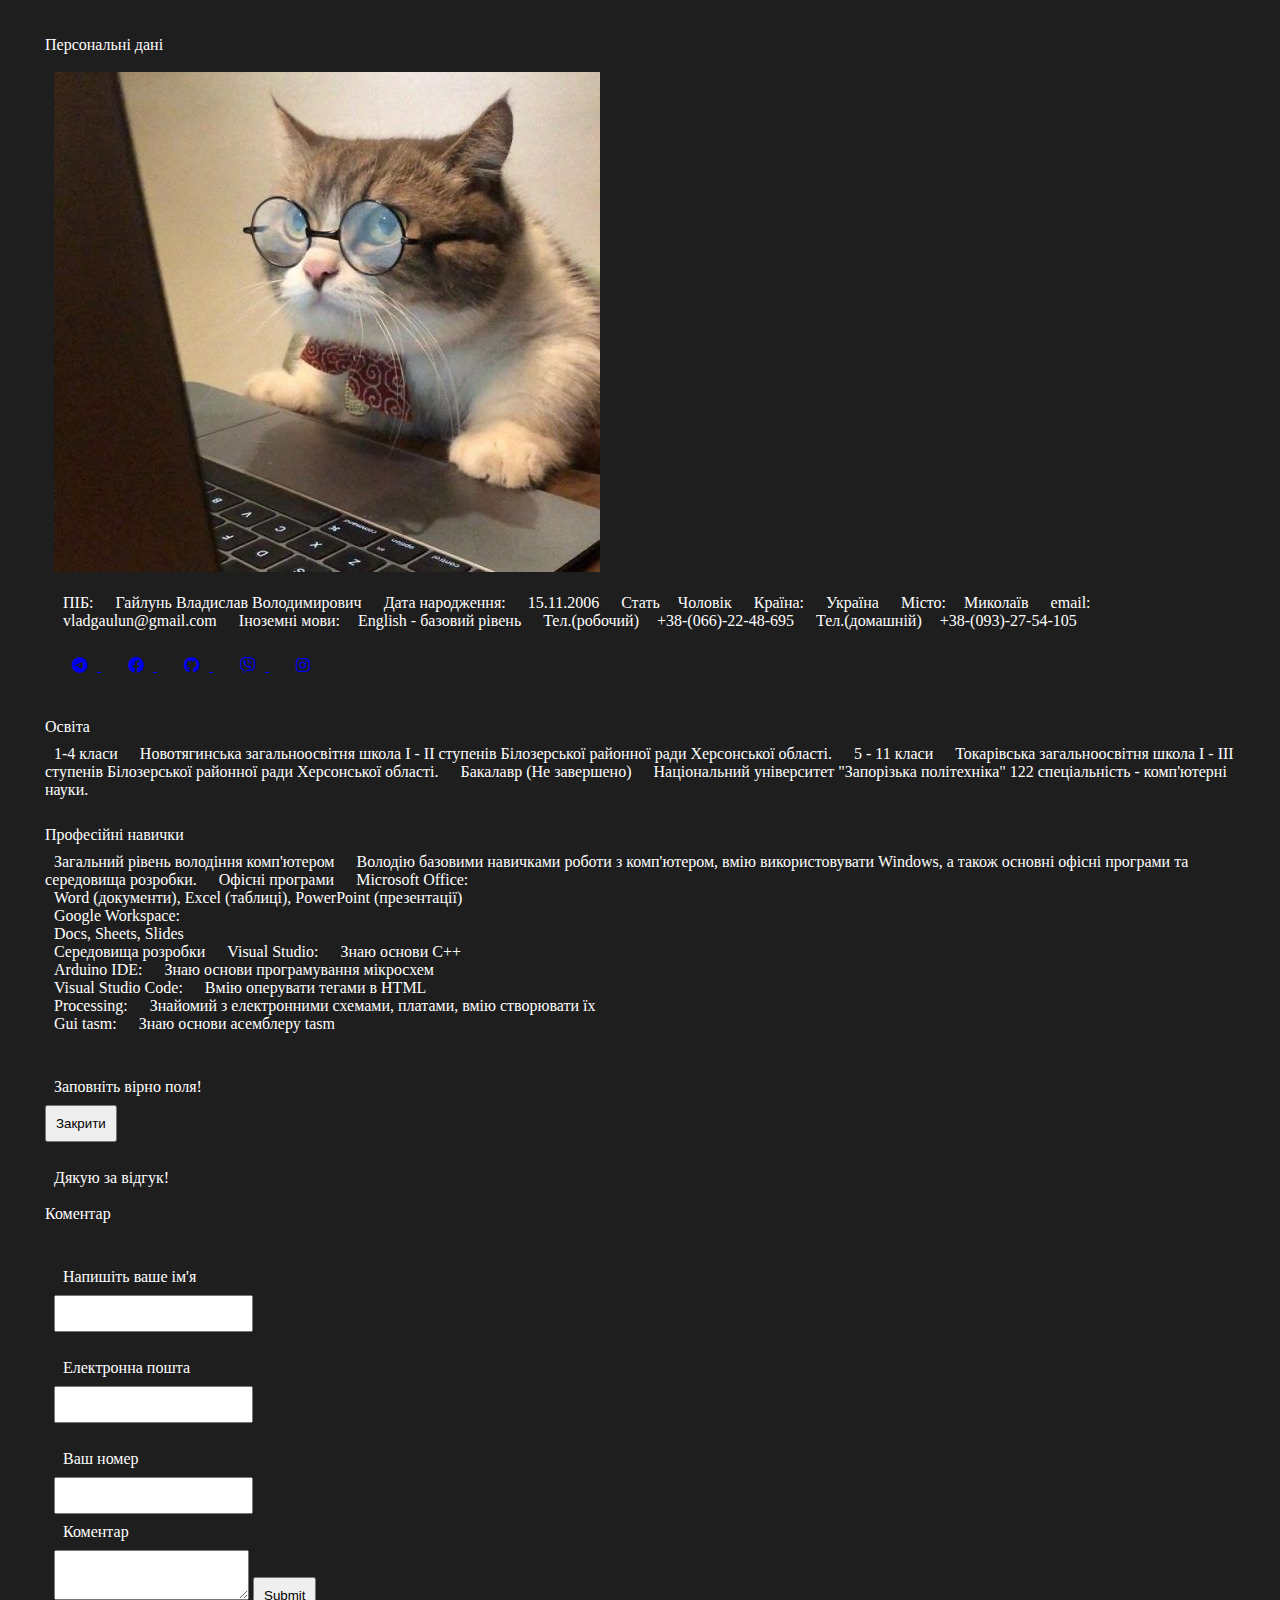
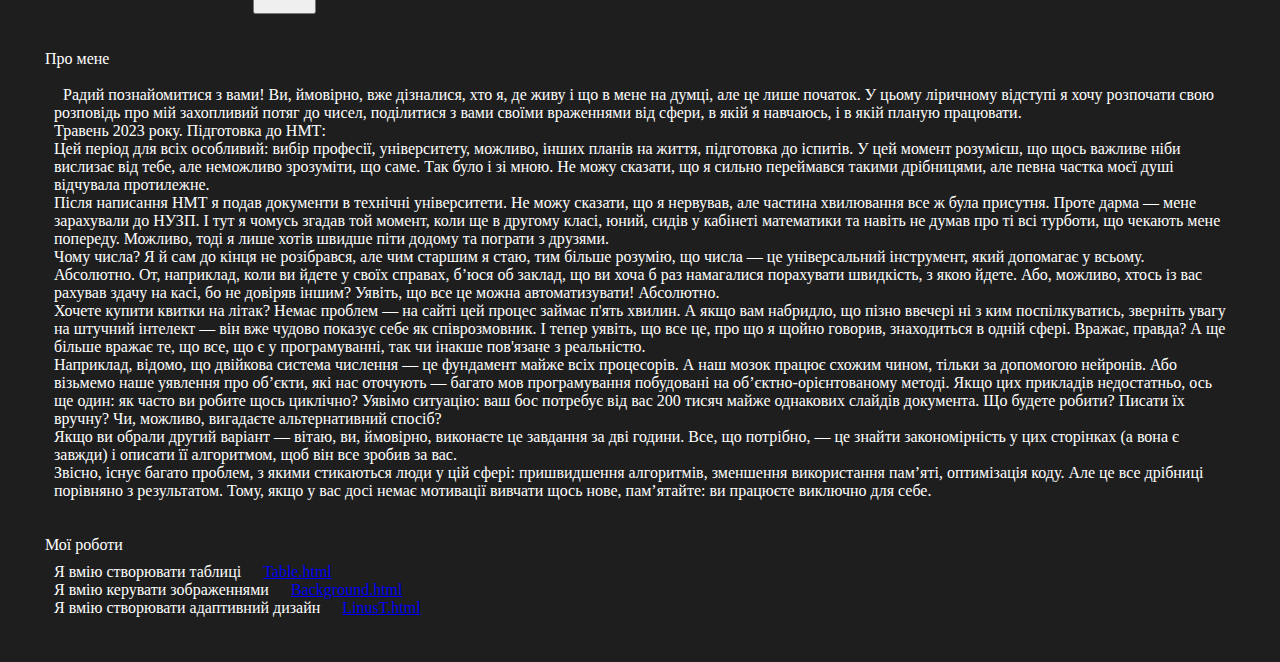
==== commit 41f523fa: "Виправив шляхи та об'єднав сайт резюме з сторінкою  адаптивного дизайну" ====
--- a/index.html
+++ b/index.html
@@ -3,78 +3,226 @@
 
 <head>
     <meta charset="UTF-8">
-    <title>Лінус Торвальдс</title>
+    <title>Resume</title>
     <link rel="stylesheet" href="CSS/Main.css">
-    <!-- встановлення іконки для самого сайту -->
-    <link rel="icon" href="IMAGES/catTitleIcon.png" type="image/png">
+    <link rel="stylesheet" href="https://cdnjs.cloudflare.com/ajax/libs/font-awesome/6.0.0-beta3/css/all.min.css">
+    <link rel="icon" href="Images/catTitleIcon.png" type="image/png">
     <meta name="viewport" content="width=device-width, initial-scale=1.0">
 </head>
 
 <body>
-    <header class="title_containers">
-        <span> "Програмне забезпечення, як секс — краще, якщо за нього не платити." Лінус Торвальдс</span>
-    </header>
-    <!-- цитата дня -->
-    <div id="quoteDay">
-        <p id="TextQuoteDay"></p>
-        <button id="closeButtonQuoteDay">Закрити</button>
+    <div id="windows">
+        <div class="containers" id="Personal_data_container">
+            <span class="title">Персональні дані</span>
+            <div id="Personal_data_capasity">
+                <img id="my_photo" src="Images/My_photo.jpg " alt="My_photo">
+                <div id="Personal_data">
+                    <span class="Persnal_data_FT">ПІБ:</span> <span class="Persnal_data_LT">Гайлунь Владислав
+                        Володимирович</span>
+                    <span class="Persnal_data_FT">Дата народження:</span> <span
+                        class="Persnal_data_LT">15.11.2006</span>
+                    <span class="Persnal_data_FT">Стать</span><span class="Persnal_data_LT">Чоловік</span>
+                    <span class="Persnal_data_FT">Країна:</span> <span class="Persnal_data_LT">Україна</span>
+                    <span class="Persnal_data_FT">Місто:</span><span class="Persnal_data_LT">Миколаїв</span>
+                    <span class="Persnal_data_FT">email:</span> <span
+                        class="Persnal_data_LT">vladgaulun@gmail.com</span>
+                    <span class="Persnal_data_FT">Іноземні мови:</span><span class="Persnal_data_LT">English - базовий
+                        рівень</span>
+                    <span class="Persnal_data_FT">Тел.(робочий)</span><span
+                        class="Persnal_data_LT">+38-(066)-22-48-695</span>
+                    <span class="Persnal_data_FT">Тел.(домашній)</span><span
+                        class="Persnal_data_LT">+38-(093)-27-54-105</span>
+                </div>
+                <div class="title" id="social_media">
+                    <a class="social_media_link" href="https://t.me/vlad_gaulun" target="_blank">
+                        <i class="fab fa-telegram social_media_icons"></i>
+                    </a>
+                    <a class="social_media_link" href="https://www.facebook.com/profile.php?id=100035735681756"
+                        target="_blank">
+                        <i class="fab fa-facebook social_media_icons"></i>
+                    </a>
+                    <a class="social_media_link" href="https://github.com/Vlad156763" target="_blank">
+                        <i class="fab fa-github social_media_icons"></i>
+                    </a>
+                    <a class="social_media_link" href="viber://chat?number=%2B380662248695" target="_blank">
+                        <i class="fab fa-viber social_media_icons"></i>
+                    </a>
+                    <a class="social_media_link" href="https://www.instagram.com/vlad_156763/" target="_blank">
+                        <i class="fab fa-instagram social_media_icons"></i>
+                    </a>
+                </div>
+            </div>
+        </div>
+        <div class="containers Left_side" id="edu">
+            <span class="title ">Освіта</span>
+            <div id="edu_capasity">
+                <span class="bold_text">1-4 класи</span>
+                <span>
+                    Новотягинська загальноосвітня школа I - II ступенів
+                    Білозерської районної ради Херсонської області.
+                </span>
+                <span class="bold_text">5 - 11 класи</span>
+                <span>
+                    Токарівська загальноосвітня школа I - III ступенів
+                    Білозерської районної ради Херсонської області.
+                </span>
+                <span class="bold_text">Бакалавр (Не завершено)</span>
+                <span>
+                    Національний університет "Запорізька політехніка"
+                    122 спеціальність - комп'ютерні науки.
+                </span>
+            </div>
+        </div>
+        <div class="containers right_side" id="proff_skill">
+            <span class="title">Професійні навички</span>
+            <div id="proff_skill_capasity">
+                <span class="bold_text">Загальний рівень володіння комп'ютером</span>
+                <span>
+                    Володію базовими навичками роботи з комп'ютером,
+                    вмію використовувати Windows, а також основні
+                    офісні програми та середовища розробки.
+                </span>
+                <span class="bold_text">Офісні програми</span>
+                <span class="highlighted_text">Microsoft Office:</span><br>
+                <span>Word (документи), Excel (таблиці), PowerPoint (презентації)</span><br>
+                <span class="highlighted_text">Google Workspace:</span><br>
+                <span>Docs, Sheets, Slides</span><br>
+                <span class="bold_text">Середовища розробки</span>
+                <span class="highlighted_text">Visual Studio:</span>
+                <span>Знаю основи C++</span><br>
+                <span class="highlighted_text">Arduino IDE:</span>
+                <span>Знаю основи програмування мікросхем</span><br>
+                <span class="highlighted_text">Visual Studio Code:</span>
+                <span>Вмію оперувати тегами в HTML</span><br>
+                <span class="highlighted_text">Processing:</span>
+                <span>Знайомий з електронними схемами, платами, вмію створювати їх</span><br>
+                <span class="highlighted_text">Gui tasm:</span> <span>Знаю основи асемблеру tasm</span>
+            </div>
+        </div>
+        <div class="containers Left_side" id="Comments">
+            <!-- вікно з повідомленням про помилку -->
+            <div id="widgetError">
+                <p id="textWidgetError">Заповніть вірно поля!</p>
+                <button id="buttonWidgetError">Закрити</button>
+            </div>
+            <!-- вікно з повідомленням про успіх -->
+            <div id="widgetSuccess">
+                <p id="textWidgetSuccess">Дякую за відгук!</p>
+            </div>
+            <span class="title">Коментар</span>
+            <div id="Comments_capasity">
+                <form id="CommentsForm" method="dialog" novalidate>
+                    <label for="Name"></label>
+                    <div class="form_text">Напишіть ваше ім'я<span id="correctOrNot_Name"></span></div> 
+                    <input class="button" id="Name" type="text">
+                    <br>
+                    <label for="Email"></label>
+                    <div class="form_text">Електронна пошта <span id="correctOrot_Email"></span></div>
+                    <input class="button" id="Email" type="email">
+                    <br>
+                    <label for="Number"></label>
+                    <div class="form_text">Ваш номер <span id="correctOrNot_Number"></span></div>
+                    <input class="button" id="Number" type="text">
+                    <br>
+                    <div class="form_text">Коментар <span id="correctOrNot_comment"></span></div>
+                    <textarea class="button" id="comment"></textarea>
+                    <input id="Submit" type="submit">
+                </form>
+            </div>
+        </div>
+        <div class="containers" id="From_me">
+            <span class="title">Про мене</span>
+            <div id="From_me_capasity">
+                <div class="inner_content">
+                    <span id="From_me_text">
+                        Радий познайомитися з вами! Ви, ймовірно, вже дізналися, хто я, де живу і що в мене на думці,
+                        але це
+                        лише початок. У цьому ліричному відступі я хочу розпочати свою розповідь про мій захопливий
+                        потяг до
+                        чисел, поділитися з вами своїми враженнями від сфери, в якій я навчаюсь, і в якій планую
+                        працювати.
+                        <br>
+
+                        Травень 2023 року. Підготовка до НМТ: <br>
+
+                        Цей період для всіх особливий: вибір професії, університету, можливо, інших планів на життя,
+                        підготовка до іспитів. У цей момент розумієш, що щось важливе ніби вислизає від тебе, але
+                        неможливо
+                        зрозуміти, що саме. Так було і зі мною. Не можу сказати, що я сильно переймався такими
+                        дрібницями,
+                        але певна частка моєї душі відчувала протилежне. <br>
+
+                        Після написання НМТ я подав документи в технічні університети. Не можу сказати, що я нервував,
+                        але
+                        частина хвилювання все ж була присутня. Проте дарма — мене зарахували до НУЗП. І тут я чомусь
+                        згадав
+                        той момент, коли ще в другому класі, юний, сидів у кабінеті математики та навіть не думав про ті
+                        всі
+                        турботи, що чекають мене попереду. Можливо, тоді я лише хотів швидше піти додому та пограти з
+                        друзями. <br>
+
+                        Чому числа? Я й сам до кінця не розібрався, але чим старшим я стаю, тим більше розумію, що числа
+                        —
+                        це універсальний інструмент, який допомагає у всьому. Абсолютно. От, наприклад, коли ви йдете у
+                        своїх справах, б’юся об заклад, що ви хоча б раз намагалися порахувати швидкість, з якою йдете.
+                        Або,
+                        можливо, хтось із вас рахував здачу на касі, бо не довіряв іншим? Уявіть, що все це можна
+                        автоматизувати! Абсолютно. <br>
+
+                        Хочете купити квитки на літак? Немає проблем — на сайті цей процес займає п'ять хвилин. А якщо
+                        вам
+                        набридло, що пізно ввечері ні з ким поспілкуватись, зверніть увагу на штучний інтелект — він вже
+                        чудово показує себе як співрозмовник. І тепер уявіть, що все це, про що я щойно говорив,
+                        знаходиться
+                        в одній сфері. Вражає, правда? А ще більше вражає те, що все, що є у програмуванні, так чи
+                        інакше
+                        пов'язане з реальністю. <br>
+
+                        Наприклад, відомо, що двійкова система числення — це фундамент майже всіх процесорів. А наш
+                        мозок
+                        працює схожим чином, тільки за допомогою нейронів. Або візьмемо наше уявлення про об’єкти, які
+                        нас
+                        оточують — багато мов програмування побудовані на об’єктно-орієнтованому методі. Якщо цих
+                        прикладів
+                        недостатньо, ось ще один: як часто ви робите щось циклічно? Уявімо ситуацію: ваш бос потребує
+                        від
+                        вас 200 тисяч майже однакових слайдів документа. Що будете робити? Писати їх вручну? Чи,
+                        можливо,
+                        вигадаєте альтернативний спосіб? <br>
+
+                        Якщо ви обрали другий варіант — вітаю, ви, ймовірно, виконаєте це завдання за дві години. Все,
+                        що
+                        потрібно, — це знайти закономірність у цих сторінках (а вона є завжди) і описати її алгоритмом,
+                        щоб
+                        він все зробив за вас. <br>
+
+                        Звісно, існує багато проблем, з якими стикаються люди у цій сфері: пришвидшення алгоритмів,
+                        зменшення використання пам’яті, оптимізація коду. Але це все дрібниці порівняно з результатом.
+                        Тому,
+                        якщо у вас досі немає мотивації вивчати щось нове, пам’ятайте: ви працюєте виключно для себе.
+                    </span>
+                </div>
+            </div>
+        </div>
+        <div class="containers right_side" id="My_works">
+            <span class="title">Мої роботи</span>
+            <div id="My_works_capasity">
+                <span>Я вмію створювати таблиці</span>
+                <a class="My_works_link" href="HTML/Table.html">Table.html</a>
+                <br>
+                <span>Я вмію керувати зображеннями</span>
+                <a class="My_works_link" href="HTML/Background.html" target="_blank">Background.html</a>
+                <br>
+                <span>Я вмію створювати адаптивний дизайн</span>
+                <a class="My_works_link" href="HTML/LinusT.html" target="_self">LinusT.html</a>
+            </div>
+        </div>
     </div>
-    <div class="mainSide">
-        <aside>
-            <img id="PhotoInMenu" src="IMAGES/Лінус Торвальдс.jpg" alt="Лінус_Торвальдс">
-            <button id="allInfoButton" class="link Inner_navigation">Загальна інформація</button>
-            <button id="BiographyButton" class="link Inner_navigation">Біографія</button>
-            <button id="develop_linuxButton" class="link Inner_navigation">Розробка Linux</button>
-            <button id="nagorodyButton" class="link Inner_navigation">Нагороди та звання</button>
-        </aside>
-        <main id="main">
-            <img id="PhotoInMainSide" src="IMAGES/Лінус Торвальдс.jpg" alt="Лінус_Торвальдс">
-            <span id="title">Загальна інформація</span>
-            <span id="allInfo">
-                Лінус Торвальдс — це ім'я, яке назавжди змінило світ технологій. Він — той самий програміст, який
-                створив
-                Linux, одну з найважливіших операційних систем у світі. Уявіть собі молодого студента з Фінляндії, який
-                просто не міг знайти ідеальну операційну систему для своїх потреб і вирішив створити власну. Те, що
-                почалося
-                як хобі у 1991 році, перетворилося на глобальний проєкт, який сьогодні використовується мільярдами
-                людей.
-                <br><br>
-                <img id='Linux_photo' src='IMAGES/linux.png' alt='Linux'><br> <strong>Логотип Linux</strong>
-                <br><br>
-                Linux лежить в основі багатьох серверів, суперкомп'ютерів і навіть вашого смартфона, якщо ви
-                використовуєте
-                Android. А ще Торвальдс розробив Git — систему, якою користуються мільйони програмістів для контролю
-                версій
-                коду. Його підхід до відкритого програмного забезпечення допоміг створити культуру співпраці серед
-                програмістів у всьому світі. <br>
-                Лінус — не тільки геній коду, але й натхненник руху відкритого програмного забезпечення. Його внесок
-                змінив
-                індустрію і продовжує впливати на розвиток технологій.
-            </span>
-        </main>
-        <!-- статичне випадаюче меню -->
-         <div id="MenuWidget">
-            <img id="iconMenu" src="IMAGES/menu.png" alt="Menu">            
-            <button class="buttonMenu" id="MenuWidgetallInfoButton"><img class="MenuIcons" src="IMAGES/allInfo.png" alt="icon"></button> 
-            <button class="buttonMenu" id="MenuWidgetBiographyButton"><img class="MenuIcons" src="IMAGES/biography.png" alt="icon"></button>
-            <button class="buttonMenu" id="MenuWidgetdevelop_linuxButton"><img class="MenuIcons" src="IMAGES/linux.png" alt="icon"></button>
-            <button class="buttonMenu" id="MenuWidgetnagorodyButton"><img class="MenuIcons" src="IMAGES/awards.png" alt="icon"></button>
-         </div>
-    </div>
-
+    <!-- якщо js не підключений на стороні клієтна, буде виконано noscript -->
     <noscript id="noscript" title="Без нього наш сайт не працюватиме!">
-        <a id="noscriptText" href="https://support.google.com/adsense/answer/12654?hl=uk" target="_blank">Як
-            увімкнути JavaScript <br></a>
+        <a id="noscriptText" href="https://support.google.com/adsense/answer/12654?hl=uk" target="_blank">Як увімкнути JavaScript <br></a>
         (він потрібен для роботи сайту!)
-    </noscript>
-    <div id="quoteDayMobile">
-        <p id="TextQuoteDayMobile">Тут цитата дня</p>
-        <button id="closeButtonQuoteDayMobile">Закрити</button>
-    </div>
-    <footer class="title_containers">
-        <script src="JS/Main.js"></script>
-        <!-- резюме знаходиться в іншому каталозі, тому воно недоступне (але воно є) -->
-        <a id="My_resume_link" href="../../Resume/HTML/Main.html"><span>Резюме автора</span></a>
-    </footer>
+    </noscript> 
+    <script src="JS/Main.js"></script>
 </body>
 </html>--- a/CSS/Main.css
+++ b/CSS/Main.css
@@ -81,12 +81,14 @@
 @media (max-device-width: 1024px) {
     #PhotoInMainSide {
         display: block;
+        width: 30%;
     }
     #PhotoInMenu {
         display: none;
     }
 }
-@media (min-device-width: 1024px) {
+/* на 1 більше за мінімальну ширину*/
+@media (min-device-width: 1025px) {
     #PhotoInMainSide {
         display: none;
     }
@@ -132,19 +134,23 @@
 #noscriptText {
     color: #000000;
 }
-
+:root {
+    --sizeMenu: 10vw; /*розмір меню*/
+    --margin: 1vw; /*відступи від блоків*/
+}
 #MenuWidget, #MenuWidgetallInfoButton, #MenuWidgetBiographyButton {
     position: fixed;
-    width: min(12vw, 12vh);
+    width: var(--sizeMenu);
+    height: var(--sizeMenu);
     border-radius: 50%;
     padding: 0;
-    left: 3vw;
+    left: 2vw;
     
 }
 #MenuWidget {
     display: none;
     background-color: rgb(32, 104, 69);
-    top: calc(100% - 15vw);
+    top: calc(100% - var(--sizeMenu) - 2vw);
 }
 
 .MenuIcons {
@@ -159,27 +165,28 @@
     width: 100%;
     margin: 0;
     padding: 0;
-    margin-top: 4px;
+    display: grid;
+    place-self: center;
 }
 #MenuWidgetallInfoButton{
-    top: calc(100% - 15vw *2 - 1vh - 2vw - 1vh);
+    top: calc(100% - var(--sizeMenu) * 2 - 2vw - var(--margin));
 }
 #MenuWidgetBiographyButton {
-    top: calc(100% - 15vw *3 - 1vh - 2vw - 2vh);
+    top: calc(100% - var(--sizeMenu) * 3 - 2vw  - var(--margin) * 2);
 }
 #MenuWidgetdevelop_linuxButton, #MenuWidgetnagorodyButton {
     position: fixed;
-    width: 15vw;
-    height: 15vw;
+    width: var(--sizeMenu);
+    height: var(--sizeMenu);
     border-radius: 50%;
     padding: 0;
-    top: calc(100% - 15vw - 1vh - 2vw);
+    top: calc(100% - var(--sizeMenu) - 2vw);
 }
 #MenuWidgetdevelop_linuxButton {
-    left: calc(3vw + 15vw + 1vh);
+    left: calc(var(--sizeMenu) + 2vw + var(--margin));
 }
 #MenuWidgetnagorodyButton {
-    left: calc(3vw + 15vw*2 + 2vh);
+    left: calc(var(--sizeMenu) * 2 + 2vw + var(--margin) * 2);
 }
 #allInfoButton {
     border-radius: min(1vh, 1vw) min(1vh, 1vw) 0 0 ;
@@ -216,12 +223,11 @@
         grid-template-columns: 1fr;
         gap: 0;
     }
-
     main {
         margin: 0;
         margin-bottom: 1vh;
         margin-top: 1vh;
-        font-size: 1em;
+        font-size: min(1em, 2vw);
     }
     * {
         padding: 0.5vh;
@@ -237,8 +243,11 @@
     #quoteDay {
         display: none;
     }
-}
-@media (min-device-width: 1024px) {
+    .title_containers {
+        font-size: min(1em, 2vw);
+    }
+}
+@media (min-device-width: 1025px) {
     #quoteDayMobile {
         display: none;
     }
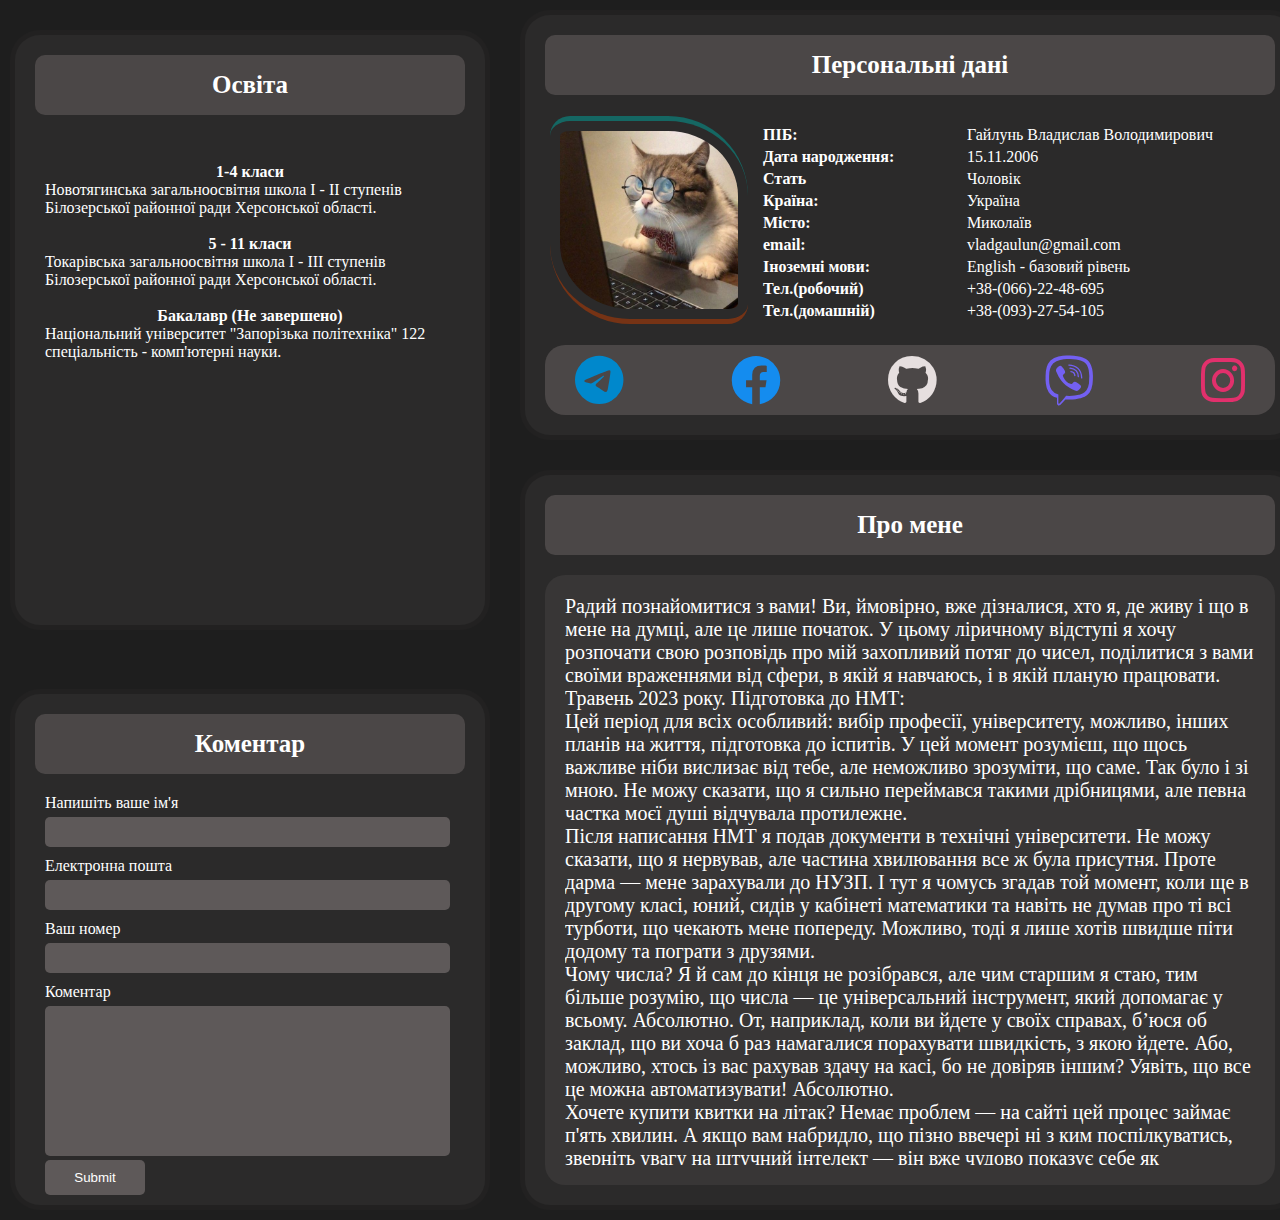
==== commit 0619ad7e: "[lab7] підключив JQuery та використав його на сторінках, розроблених у 6 лабі. В основному використо" ====
--- a/index.html
+++ b/index.html
@@ -8,6 +8,7 @@
     <link rel="stylesheet" href="https://cdnjs.cloudflare.com/ajax/libs/font-awesome/6.0.0-beta3/css/all.min.css">
     <link rel="icon" href="Images/catTitleIcon.png" type="image/png">
     <meta name="viewport" content="width=device-width, initial-scale=1.0">
+
 </head>
 
 <body>
@@ -223,6 +224,7 @@
         <a id="noscriptText" href="https://support.google.com/adsense/answer/12654?hl=uk" target="_blank">Як увімкнути JavaScript <br></a>
         (він потрібен для роботи сайту!)
     </noscript> 
+    <script src="https://code.jquery.com/jquery-3.6.4.min.js"></script>
     <script src="JS/Main.js"></script>
 </body>
 </html>--- a/CSS/Main.css
+++ b/CSS/Main.css
@@ -1,120 +1,386 @@
+/* general */
 * {
     margin: 0;
-    /* зовнішні відступи для всіх блоків */
-    padding: 1vh;
+    padding: 0;
 }
 
 body {
-    background-color: #1e1e1e;
-    color: #ffffff;
-}
-
-.mainSide {
-    display: grid;
-    padding: 0;
-    align-items: start;
-    grid-template-columns: 20% 1fr;
-}
-
-.title_containers,
-aside {
-    background-color: #404040;
-    border-radius: min(1vh, 1vw);
-    display: grid;
+    background: rgb(30, 30, 30);
+    color: white;
+}
+
+.containers {
+    display: grid;
+    background: rgb(43, 42, 42);
+    border: 5px solid rgba(0, 0, 0, 20%);
+    border-radius: 30px;
+    padding: 10px;
+    margin: 10px;
+}
+
+:root {
+    --Width_personal_data_container: 750px;
+    --size-My_photo: 178px;
+    --width_side_windows: 450px;
+}
+
+#edu,
+#proff_skill {
+    display: grid;
+    grid-row: 1/3;
+    margin-top: 30px;
+    width: var(--width_side_windows);
+    grid-template-rows: 80px;
+    height: 570px;
+}
+
+#edu_capasity,
+#proff_skill_capasity {
+    margin: 10px;
+    padding: 10px;
+}
+
+.bold_text {
+    display: grid;
+    font-weight: bold;
     place-items: center;
 }
-footer {
-    height: min(5vh, 5vw);
-}
-.title_containers {
-    font-size: min(2em, 3vh);
-    font-style: italic;
-    overflow: hidden;
-}
-
-aside {
-    box-sizing: border-box;
-    width: 100%;
-    margin-top: 1vh;
-    margin-bottom: 1vh;
-
-}
-
-#My_resume_link {
-    color: #ffffff;
-
-}
-
-/* кнопки */
-.Inner_navigation {
-    width: 100%;
-    box-sizing: border-box;
-    background-color: #5a5a5a;
+
+.bold_text:before {
+    content: "\A";
+    white-space: pre;
+}
+
+.highlighted_text {
+    font-family: 'Arial Narrow Bold', sans-serif;
+}
+
+#Comments,
+#My_works {
+    width: var(--width_side_windows);
+    grid-row: 4;
+    grid-template-rows: 80px auto;
+}
+
+/* general */
+
+/* windows */
+#windows {
+    width: calc(var(--Width_personal_data_container) + 500px + 40px + 20px + 500px);
+    display: grid;
+    margin: 0 auto;
+    grid-template-columns: 500px calc(var(--Width_personal_data_container) + 50px) 500px;
+    grid-gap: 10px;
+}
+
+.Left_side {
+    display: grid;
+    justify-self: right;
+}
+
+.right_side {
+    display: grid;
+    justify-self: left;
+}
+
+/* windows */
+
+/* Personal_data_container */
+#Personal_data_container {
+    width: var(--Width_personal_data_container);
+    grid-column: 2;
+    height: 400px;
+}
+
+/* title */
+.title {
+    display: grid;
+    width: auto;
+    height: 40px;
+    padding: 10px;
+    margin: 10px;
+    font-weight: bold;
+    place-items: center;
+    grid-column-start: 1;
+    grid-column-end: 3;
+    background: rgb(75, 71, 71);
+    border-radius: 10px;
+    font-size: 25px;
+}
+
+.title:not(#social_media) {
+    text-align: center;
+}
+
+/* title */
+/* Personal_data_capasity */
+#Personal_data_capasity {
+    display: grid;
+    grid-template-columns: calc(var(--size-My_photo) + 40px) auto;
+}
+
+#my_photo {
+    width: var(--size-My_photo);
+    height: var(--size-My_photo);
+    padding: 10px;
+    border-radius: 20px 80px;
+    border-top: 5px solid #156763;
+    border-bottom: 5px solid #763315;
+    margin: 10px;
+    margin-left: 15px;
+}
+
+/* Personal_data */
+#Personal_data {
+    display: grid;
+    padding: 10px;
+    width: 450px;
+    padding-top: 20px;
+    grid-template-columns: 1fr auto;
+    grid-template-rows: repeat(9, 22px);
+    grid-column-start: 2;
+    grid-column-end: 3;
+    margin-right: 15px;
+}
+
+.Persnal_data_FT {
+    font-weight: bold;
+}
+
+.Persnal_data_LT::after {
+    content: "\A";
+    white-space: pre;
+}
+
+/* Personal_data */
+/* social_media */
+#social_media {
+    width: calc(var(--Width_personal_data_container) - 80px);
+    /*80px це висота заголовків*/
+    height: 50px;
+    background: rgb(75, 71, 71);
+    border-radius: 20px;
+    padding-left: 30px;
+    padding-right: 30px;
+    display: flex;
+    justify-content: space-between;
+}
+
+.fa-telegram {
+    color: #0088cc;
+}
+
+.fa-instagram {
+    color: #E1306C;
+}
+
+.fa-facebook {
+    color: #148CEF;
+}
+
+.fa-github {
+    color: #e6dfdf;
+}
+
+.fa-viber {
+    color: #7360F2;
+}
+
+.social_media_icons {
+    font-size: 50px;
+
+}
+
+.social_media_icons:hover {
+    transform: scale(1.1);
+    transition: all 0.3s ease;
+}
+
+.social_media_link {
+    text-decoration: none;
+}
+
+/* social_media */
+/* Personal_data_capasity */
+/* Personal_data_container */
+
+/* Comments */
+#Submit {
+    width: 100px;
+    padding: 10px;
+}
+
+.button,
+#Submit {
+    background: rgb(94, 89, 89);
+    cursor: pointer;
+    border-radius: 5px;
+    color: white;
+    margin-left: 20px;
+    margin-right: 20px;
     border: 0;
-    border-bottom: 0.5vh solid #404040;
-}
-
-.Inner_navigation {
-    font-size: 2vw;
-}
-
-main {
-    background-color: #404040;
-    box-sizing: border-box;
-    border-radius: min(1vh, 1vw);
-    display: grid;
-    margin-left: 1vh;
-    margin-top: 1vh;
-    margin-bottom: 1vh;
-    font-size: min(2em, 3vh);
-}
-
-#PhotoInMenu, #PhotoInMainSide {
+}
+
+.button {
+    width: 90%;
+    outline: none;
+}
+
+.button:not(#Submit) {
+    width: calc(90% - 10px);
+    padding-left: 5px;
+    padding-right: 5px;
+}
+
+.button:not(#Submit):not(#comment) {
+    height: 30px;
+}
+
+#comment {
+    height: 150px;
+    resize: none;
+}
+
+.form_text {
+    margin-left: 20px;
+    margin-top: 10px;
+    vertical-align: middle;
+    margin-bottom: 5px;
+}
+
+#Comments {
+    grid-row: 3;
+    grid-template-columns: 1fr;
+    position: relative;
+}
+
+#Submit:hover {
+    background: rgb(120, 120, 120);
+}
+
+/* Comments */
+
+/* From_me */
+#From_me {
+    width: var(--Width_personal_data_container);
+    grid-column: 2;
+    grid-row: 2/4;
+    grid-template-rows: 80px;
+}
+
+#From_me_capasity {
+    background: rgb(56, 54, 54);
+    border-radius: 20px;
+    padding: 20px;
+    margin: 10px;
+}
+
+.inner_content {
+    height: 570px;
+    overflow-y: scroll;
+
+}
+
+#From_me_text {
+    font-size: 20px;
+}
+
+.inner_content::-webkit-scrollbar {
+    width: 15px;
+    background: #5c6161;
+    border-radius: 10px;
+}
+
+.inner_content::-webkit-scrollbar-thumb {
+    background: #938e8bcc;
+    border-radius: 10px;
+    border: 2px solid #5c6161;
+}
+
+/* From_me */
+
+/* My_works */
+#My_works_capasity {
+    padding: 10px;
+    margin: 10px;
+}
+
+.My_works_link {
+    color: white;
+}
+
+.My_works_link:hover {
+    color: rgb(137, 136, 143);
+}
+
+#My_works {
+    grid-row: 3;
+}
+
+/* My_works */
+
+
+
+.iconSorNot {
+    height: 20px;
+    margin-left: 10px;
+    vertical-align: top;
+}
+
+#widgetError {
     display: none;
+    position: absolute;
     width: 60%;
-    box-sizing: border-box;
-    border-radius: min(1vh, 1vw);
-    margin-bottom: max(1vh, 1vw);
-    justify-self: center;
-    border-radius: max(2vw, 2vh);
-}
-@media (max-device-width: 1024px) {
-    #PhotoInMainSide {
-        display: block;
-        width: 30%;
-    }
-    #PhotoInMenu {
-        display: none;
-    }
-}
-/* на 1 більше за мінімальну ширину*/
-@media (min-device-width: 1025px) {
-    #PhotoInMainSide {
-        display: none;
-    }
-    #PhotoInMenu {
-        display: block;
-    }
-}
-
-#title {
+    margin-left: calc(40% / 2 - 20px);
+    margin-top: calc(50% - 80px /2);
+    font-size: 20px;
+    font-weight: bold;
+    height: auto;
+    border-radius: 8px;
+    background-color: rgba(0, 0, 0, 0.7);
+    padding: 15px;
+    color: #fff;
     text-align: center;
-    font-weight: bold;
-    font-size: 1.4em;
-
-}
-
-.link {
-    text-decoration: none;
-    color: #ffffff;
-}
-
-#Linux_photo {
-    width: 20%;
-}
-
-#awards_and_titles_list {
-    padding-left: 4vh;
+
+}
+
+#textWidgetError {
+    background-color: #555050;
+    padding: 20px;
+    border-radius: 8px;
+    margin-bottom: 10px;
+}
+
+#buttonWidgetError {
+    background-color: #f44336;
+    color: white;
+    padding: 10px 20px;
+    border: none;
+    border-radius: 5px;
+    cursor: pointer;
+}
+#buttonWidgetError:hover {
+    background-color: #f4736a;
+}
+#widgetSuccess {
+    display: none;
+    position: absolute;
+    background-color: rgb(10, 119, 76);
+    width: 50%;
+    margin-left: calc(50% / 2);
+    margin-top: calc(10px + 60px + 10px);
+    font-size: 20px;
+    font-weight: bold;
+    height: 40px;
+    border-radius: 0 0 20px 20px;
+    opacity: 0; 
+    transition: opacity 0.2s;
+
+}
+
+#textWidgetSuccess {
+    text-align: center;
+    margin-top: 8px;
 }
 
 #noscript {
@@ -123,203 +389,14 @@
     position: fixed;
     border-radius: 0 0 20px 20px;
     top: 0;
-    width: 30%;
-    font-size: 2em;
-    font-weight: bold;
-    margin-left: calc(50% - 30% /2);
+    width: 450px;
+    font-size: 24px;
+    font-weight: bold;
+    margin-left: calc(50% - 450px / 2);
     padding: 10px;
     text-align: center;
 }
 
 #noscriptText {
     color: #000000;
-}
-:root {
-    --sizeMenu: 10vw; /*розмір меню*/
-    --margin: 1vw; /*відступи від блоків*/
-}
-#MenuWidget, #MenuWidgetallInfoButton, #MenuWidgetBiographyButton {
-    position: fixed;
-    width: var(--sizeMenu);
-    height: var(--sizeMenu);
-    border-radius: 50%;
-    padding: 0;
-    left: 2vw;
-    
-}
-#MenuWidget {
-    display: none;
-    background-color: rgb(32, 104, 69);
-    top: calc(100% - var(--sizeMenu) - 2vw);
-}
-
-.MenuIcons {
-    width: 65%;
-    height: 65%;
-    display: flex; 
-    justify-self: center;
-    align-items: center;
-}
-
-#iconMenu {
-    width: 100%;
-    margin: 0;
-    padding: 0;
-    display: grid;
-    place-self: center;
-}
-#MenuWidgetallInfoButton{
-    top: calc(100% - var(--sizeMenu) * 2 - 2vw - var(--margin));
-}
-#MenuWidgetBiographyButton {
-    top: calc(100% - var(--sizeMenu) * 3 - 2vw  - var(--margin) * 2);
-}
-#MenuWidgetdevelop_linuxButton, #MenuWidgetnagorodyButton {
-    position: fixed;
-    width: var(--sizeMenu);
-    height: var(--sizeMenu);
-    border-radius: 50%;
-    padding: 0;
-    top: calc(100% - var(--sizeMenu) - 2vw);
-}
-#MenuWidgetdevelop_linuxButton {
-    left: calc(var(--sizeMenu) + 2vw + var(--margin));
-}
-#MenuWidgetnagorodyButton {
-    left: calc(var(--sizeMenu) * 2 + 2vw + var(--margin) * 2);
-}
-#allInfoButton {
-    border-radius: min(1vh, 1vw) min(1vh, 1vw) 0 0 ;
-}
-#nagorodyButton {
-    border-radius: 0 0 min(1vh, 1vw) min(1vh, 1vw);
-    border: none;
-
-}
-
-.buttonMenu {
-    border: none;
-    background-color: #212436;
-}
-@media (max-device-width: 1500px) {
-    .mainSide {
-        grid-template-columns: 30% 1fr;
-    }
-
-    #noscript {
-        width: 50%;
-        margin-left: calc(50% - 50% /2);
-    }
-}
-
-@media (max-device-width: 1024px) {
-    #MenuWidget {
-        display: block;
-    }
-    .buttonMenu {
-        display: none;
-    }
-    .mainSide {
-        grid-template-columns: 1fr;
-        gap: 0;
-    }
-    main {
-        margin: 0;
-        margin-bottom: 1vh;
-        margin-top: 1vh;
-        font-size: min(1em, 2vw);
-    }
-    * {
-        padding: 0.5vh;
-    }
-
-    aside {
-        display: none;
-    }
-    footer {
-        height: min(10vh, 10vw);
-    }
-
-    #quoteDay {
-        display: none;
-    }
-    .title_containers {
-        font-size: min(1em, 2vw);
-    }
-}
-@media (min-device-width: 1025px) {
-    #quoteDayMobile {
-        display: none;
-    }
-}
-@media (max-device-width: 425px) {
-    aside {
-        grid-template-columns: 1fr;
-    }
-}
-/* для меню навігації, щоб кнопки не виділялись на сенсорних екранах */
-@media (pointer: fine) {
-    .Inner_navigation:hover {
-        background-color: #6a6a6a;
-    }
-}
-
-@media (pointer: coarse) {
-    .Inner_navigation:hover {
-        background-color: #5a5a5a;
-    }
-}
-#quoteDay {
-    position: fixed;
-    background-color: rgba(25, 63, 44, 0.7);
-    height: 10%;
-    top: 0;
-    border-radius: 0 0 min(1vh, 1vw) min(1vh, 1vw);
-}
-#closeButtonQuoteDay {
-    display: grid;
-    background: linear-gradient(to bottom, rgb(5, 136, 68), #5a5a5a);
-    outline: none;
-    color: #ffffff;
-    font-size: min(2.5vh, 2.5vw);
-    justify-self: center;
-    align-items: center;
-    width: min(10vh, 10vw);
-    height: min(5vh, 5vw);
-    font-size: min(2vh, 2vw);
-    border: none;
-    padding: 0;
-}
-#TextQuoteDay {
-    font-size: min(2.5vh, 2.5vw);
-    background-color: rgb(5, 136, 68);
-    border-radius: min(1vh, 1vw);
-    display: grid;
-    justify-self: center;
-}
-#quoteDayMobile {
-    box-sizing: border-box;
-    width: 100%;
-    margin: 1vh;
-    margin-top: 0; 
-    justify-self: center;
-    border-radius: min(1vh, 1vw);
-    font-size: min(2vh, 2vw);
-    background-color: #404040;
-}
-#TextQuoteDayMobile {
-    background-color: rgb(5, 136, 68);
-    border-radius: min(1vh, 1vw);
-    font-size: min(2em, 3vh);
-    display: grid;
-    justify-content: center;
-}
-#closeButtonQuoteDayMobile {
-    display: grid;
-    justify-self: center;   
-    color: #ffffff;
-    background: linear-gradient(to bottom, rgb(5, 136, 68), #5a5a5a);
-    border: none;
-    font-size: min(2em, 3vh);
-
 }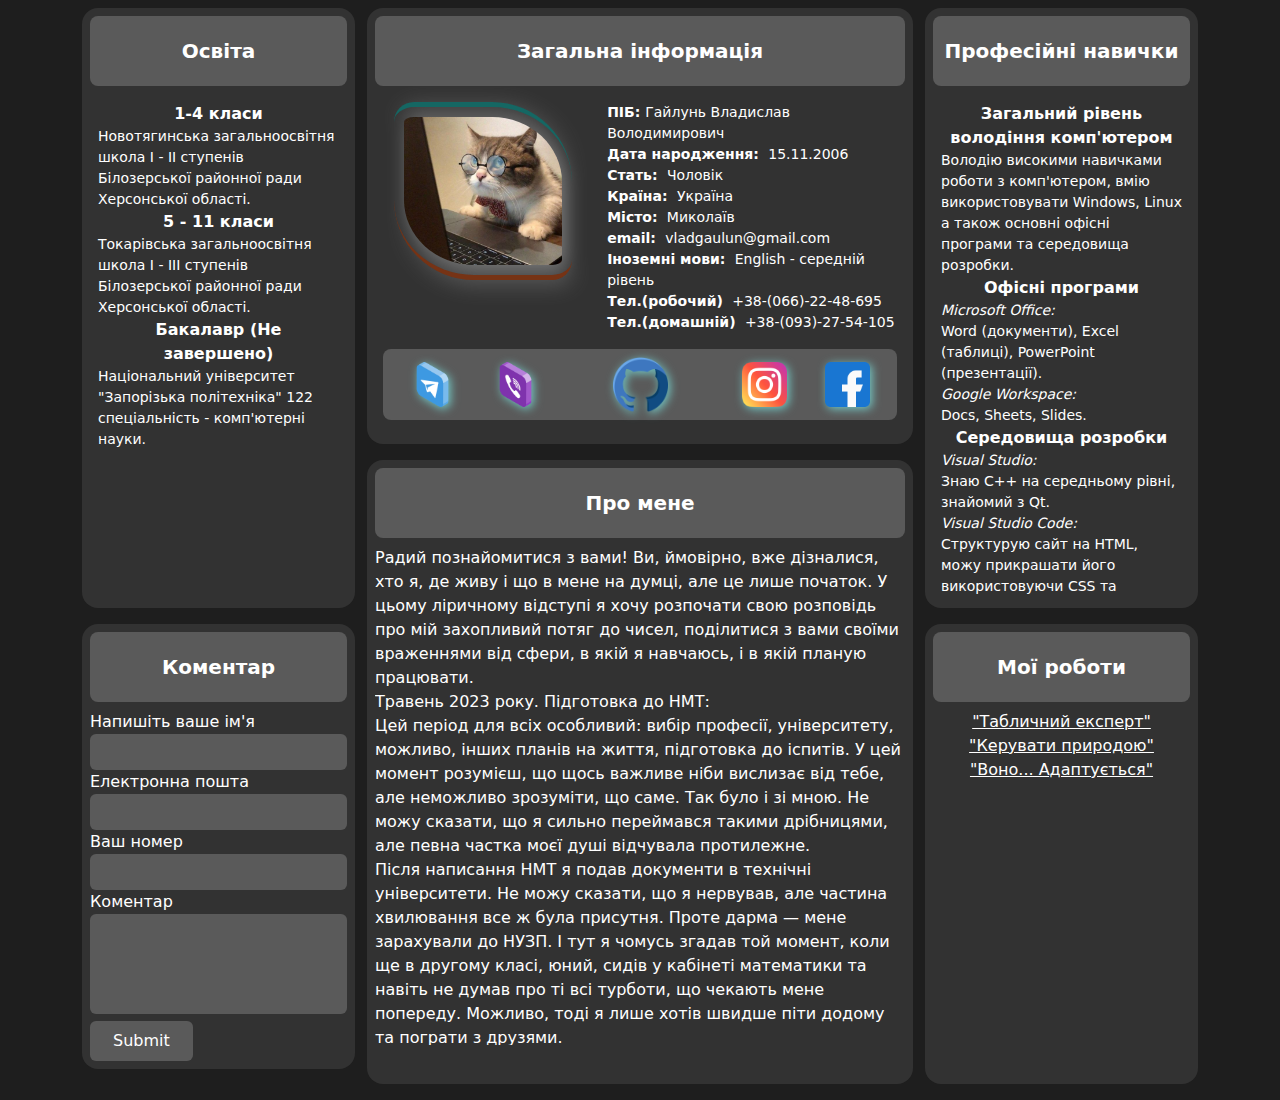
==== commit d1f5fa91: "Зробив 8 лабу" ====
--- a/index.html
+++ b/index.html
@@ -1,230 +1,260 @@
 <!DOCTYPE html>
-<html lang="uk">
+<html lang="en">
 
 <head>
     <meta charset="UTF-8">
-    <title>Resume</title>
-    <link rel="stylesheet" href="CSS/Main.css">
-    <link rel="stylesheet" href="https://cdnjs.cloudflare.com/ajax/libs/font-awesome/6.0.0-beta3/css/all.min.css">
-    <link rel="icon" href="Images/catTitleIcon.png" type="image/png">
     <meta name="viewport" content="width=device-width, initial-scale=1.0">
-
+    <link href="https://cdn.jsdelivr.net/npm/bootstrap@5.3.3/dist/css/bootstrap.min.css" rel="stylesheet"
+        integrity="sha384-QWTKZyjpPEjISv5WaRU9OFeRpok6YctnYmDr5pNlyT2bRjXh0JMhjY6hW+ALEwIH" crossorigin="anonymous">
+    <link rel="stylesheet" href="CSS/resume.css">
+    <link rel="icon" href="img/title.png" type="image/png">
+    <title>Резюме</title>
 </head>
 
 <body>
-    <div id="windows">
-        <div class="containers" id="Personal_data_container">
-            <span class="title">Персональні дані</span>
-            <div id="Personal_data_capasity">
-                <img id="my_photo" src="Images/My_photo.jpg " alt="My_photo">
-                <div id="Personal_data">
-                    <span class="Persnal_data_FT">ПІБ:</span> <span class="Persnal_data_LT">Гайлунь Владислав
-                        Володимирович</span>
-                    <span class="Persnal_data_FT">Дата народження:</span> <span
-                        class="Persnal_data_LT">15.11.2006</span>
-                    <span class="Persnal_data_FT">Стать</span><span class="Persnal_data_LT">Чоловік</span>
-                    <span class="Persnal_data_FT">Країна:</span> <span class="Persnal_data_LT">Україна</span>
-                    <span class="Persnal_data_FT">Місто:</span><span class="Persnal_data_LT">Миколаїв</span>
-                    <span class="Persnal_data_FT">email:</span> <span
-                        class="Persnal_data_LT">vladgaulun@gmail.com</span>
-                    <span class="Persnal_data_FT">Іноземні мови:</span><span class="Persnal_data_LT">English - базовий
-                        рівень</span>
-                    <span class="Persnal_data_FT">Тел.(робочий)</span><span
-                        class="Persnal_data_LT">+38-(066)-22-48-695</span>
-                    <span class="Persnal_data_FT">Тел.(домашній)</span><span
-                        class="Persnal_data_LT">+38-(093)-27-54-105</span>
-                </div>
-                <div class="title" id="social_media">
-                    <a class="social_media_link" href="https://t.me/vlad_gaulun" target="_blank">
-                        <i class="fab fa-telegram social_media_icons"></i>
-                    </a>
-                    <a class="social_media_link" href="https://www.facebook.com/profile.php?id=100035735681756"
-                        target="_blank">
-                        <i class="fab fa-facebook social_media_icons"></i>
-                    </a>
-                    <a class="social_media_link" href="https://github.com/Vlad156763" target="_blank">
-                        <i class="fab fa-github social_media_icons"></i>
-                    </a>
-                    <a class="social_media_link" href="viber://chat?number=%2B380662248695" target="_blank">
-                        <i class="fab fa-viber social_media_icons"></i>
-                    </a>
-                    <a class="social_media_link" href="https://www.instagram.com/vlad_156763/" target="_blank">
-                        <i class="fab fa-instagram social_media_icons"></i>
-                    </a>
+    <div class="container">
+        <div class="row pt-2">
+            <div class="pb-3 order-lg-fist order-last col-lg-3 ps-lg-0">
+                <div class="blocks p-2 rounded-4">
+                    <div class="title rounded-3 fs-5">Професійні навички</div>
+                    <div class="mt-2 mb-2 overflow-y-auto text-white p-2 small body">
+                        <div class="fw-bold fs-6 text-center">Загальний рівень володіння комп'ютером</div>
+                        <span>
+                            Володію високими навичками роботи з комп'ютером,
+                            вмію використовувати Windows, Linux а також основні
+                            офісні програми та середовища розробки.
+                        </span>
+                        <div class="fw-bold fs-6 text-center">Офісні програми</div>
+                        <span>
+                            <i>Microsoft Office:</i> <br>
+                            Word (документи), Excel (таблиці), PowerPoint (презентації).
+                        </span><br>
+                        <span>
+                            <i>Google Workspace:</i> <br>
+                            Docs, Sheets, Slides.
+                        </span><br>
+                        <div class="fw-bold fs-6 text-center">Середовища розробки</div>
+                        <span>
+                            <i>Visual Studio:</i> <br>
+                            Знаю C++ на середньому рівні, знайомий з Qt.
+                        </span><br>
+                        <span>
+                            <i>Visual Studio Code:</i> <br>
+                            Структурую сайт на HTML, можу прикрашати його використовуючи CSS та фреймворк Bootstrap,
+                            а також додавати взаємодію з клієнтами використовуючи JavaScript, і бібліотеку jQuery.
+                        </span><br>
+                        <span>
+                            <i>Arduino IDE:</i> <br>
+                            Знаю основи програмування мікросхем.
+                        </span><br>
+                        <span>
+                            <i>Processing:</i> <br>
+                            Знайомий з електронними схемами, платами, вмію створювати їх.
+                        </span><br>
+                        <span>
+                            <i>Gui tasm:</i> <br>
+                            Знаю основи асемблеру tasm.
+                        </span>
+                    </div>
+                </div>
+            </div>
+            <div class="col-lg-6 col-12 pb-3 order-2 order-lg-1">
+                <div class="blocks p-2 rounded-4" id="AllInfoBlock">
+                    <div class="title rounded-3 fs-5">Загальна інформація</div>
+                    <div class="mt-2 mb-2 text-white p-2 small">
+                        <div class="row">
+                            <div class="col-12 col-sm-6 col-md-4 col-lg-6 col-xl-5">
+                                <img id="my_photo" src="img/My_photo.jpg " alt="My_photo">
+                            </div>
+                            <div class="col-12 col-sm-6 pt-2 pt-sm-0 col-md-8 col-lg-6 col-xl-7">
+                                <span class="fw-bold">ПІБ:&nbsp;</span><span class="text-end">Гайлунь Владислав
+                                    Володимирович</span><br>
+                                <span class="fw-bold">Дата народження:&nbsp;</span> <span>15.11.2006</span><br>
+                                <span class="fw-bold">Стать:&nbsp;</span> <span>Чоловік</span><br>
+                                <span class="fw-bold">Країна:&nbsp;</span> <span>Україна</span><br>
+                                <span class="fw-bold">Місто:&nbsp;</span> <span>Миколаїв</span> <br>
+                                <span class="fw-bold">email:&nbsp;</span> <span>vladgaulun@gmail.com</span> <br>
+                                <span class="fw-bold">Іноземні мови:&nbsp;</span> <span>English - середній
+                                    рівень</span><br>
+                                <span class="fw-bold">Тел.(робочий)&nbsp;</span> <span>+38-(066)-22-48-695</span><br>
+                                <span class="fw-bold">Тел.(домашній)&nbsp;</span> <span>+38-(093)-27-54-105</span>
+                            </div>
+                        </div>
+                        <div class="row rounded-3 p-2 mt-3" id="linkPages">
+                            <div class="col-2 icons ">
+                                <a href="https://t.me/vlad_gaulun" target="_blank"><img src="img/telegram.png"
+                                        alt="icon"></a>
+                            </div>
+                            <div class="col-2 icons">
+                                <a href="viber://chat?number=%2B380662248695" target="_blank"><img src="img/viber.png"
+                                        alt="icon"></a>
+                            </div>
+                            <div class="col-4 icons">
+                                <a href="https://github.com/Vlad156763" target="_blank"><img class="icons"
+                                        id="githubIcon" src="img/github.png" alt="icon"></a>
+                            </div>
+                            <div class="col-2 icons">
+                                <a href="https://www.instagram.com/vlad_156763/" target="_blank"><img
+                                        src="img/instagram.png" alt="icon"></a>
+                            </div>
+                            <div class="col-2 icons">
+                                <a href="https://www.facebook.com/profile.php?id=100035735681756" target="_blank"><img
+                                        src="img/facebook.png" alt="icon"></a>
+                            </div>
+                        </div>
+                    </div>
+                </div>
+            </div>
+            <div class="pb-3 order-lg-0 order-last col-lg-3 pe-lg-0">
+                <div class="blocks p-2 rounded-4 eduBlockParent">
+                    <div class="title rounded-3 fs-5">Освіта</div>
+                    <div class="mt-2 mb-2 overflow-y-auto text-white p-2 small eduBlock">
+                        <div class="fw-bold fs-6 text-center">1-4 класи</div>
+                        <span>Новотягинська загальноосвітня школа I - II ступенів Білозерської районної ради Херсонської
+                            області.</span>
+                        <div class="fw-bold fs-6 text-center">5 - 11 класи</div>
+                        <span> Токарівська загальноосвітня школа I - III ступенів Білозерської районної ради Херсонської
+                            області.</span>
+                        <div class="fw-bold fs-6 text-center">Бакалавр (Не завершено)</div>
+                        <span> Національний університет "Запорізька політехніка" 122 спеціальність - комп'ютерні
+                            науки.</span>
+                    </div>
                 </div>
             </div>
         </div>
-        <div class="containers Left_side" id="edu">
-            <span class="title ">Освіта</span>
-            <div id="edu_capasity">
-                <span class="bold_text">1-4 класи</span>
-                <span>
-                    Новотягинська загальноосвітня школа I - II ступенів
-                    Білозерської районної ради Херсонської області.
-                </span>
-                <span class="bold_text">5 - 11 класи</span>
-                <span>
-                    Токарівська загальноосвітня школа I - III ступенів
-                    Білозерської районної ради Херсонської області.
-                </span>
-                <span class="bold_text">Бакалавр (Не завершено)</span>
-                <span>
-                    Національний університет "Запорізька політехніка"
-                    122 спеціальність - комп'ютерні науки.
-                </span>
-            </div>
-        </div>
-        <div class="containers right_side" id="proff_skill">
-            <span class="title">Професійні навички</span>
-            <div id="proff_skill_capasity">
-                <span class="bold_text">Загальний рівень володіння комп'ютером</span>
-                <span>
-                    Володію базовими навичками роботи з комп'ютером,
-                    вмію використовувати Windows, а також основні
-                    офісні програми та середовища розробки.
-                </span>
-                <span class="bold_text">Офісні програми</span>
-                <span class="highlighted_text">Microsoft Office:</span><br>
-                <span>Word (документи), Excel (таблиці), PowerPoint (презентації)</span><br>
-                <span class="highlighted_text">Google Workspace:</span><br>
-                <span>Docs, Sheets, Slides</span><br>
-                <span class="bold_text">Середовища розробки</span>
-                <span class="highlighted_text">Visual Studio:</span>
-                <span>Знаю основи C++</span><br>
-                <span class="highlighted_text">Arduino IDE:</span>
-                <span>Знаю основи програмування мікросхем</span><br>
-                <span class="highlighted_text">Visual Studio Code:</span>
-                <span>Вмію оперувати тегами в HTML</span><br>
-                <span class="highlighted_text">Processing:</span>
-                <span>Знайомий з електронними схемами, платами, вмію створювати їх</span><br>
-                <span class="highlighted_text">Gui tasm:</span> <span>Знаю основи асемблеру tasm</span>
-            </div>
-        </div>
-        <div class="containers Left_side" id="Comments">
-            <!-- вікно з повідомленням про помилку -->
-            <div id="widgetError">
-                <p id="textWidgetError">Заповніть вірно поля!</p>
-                <button id="buttonWidgetError">Закрити</button>
-            </div>
-            <!-- вікно з повідомленням про успіх -->
-            <div id="widgetSuccess">
-                <p id="textWidgetSuccess">Дякую за відгук!</p>
-            </div>
-            <span class="title">Коментар</span>
-            <div id="Comments_capasity">
-                <form id="CommentsForm" method="dialog" novalidate>
-                    <label for="Name"></label>
-                    <div class="form_text">Напишіть ваше ім'я<span id="correctOrNot_Name"></span></div> 
-                    <input class="button" id="Name" type="text">
-                    <br>
-                    <label for="Email"></label>
-                    <div class="form_text">Електронна пошта <span id="correctOrot_Email"></span></div>
-                    <input class="button" id="Email" type="email">
-                    <br>
-                    <label for="Number"></label>
-                    <div class="form_text">Ваш номер <span id="correctOrNot_Number"></span></div>
-                    <input class="button" id="Number" type="text">
-                    <br>
-                    <div class="form_text">Коментар <span id="correctOrNot_comment"></span></div>
-                    <textarea class="button" id="comment"></textarea>
-                    <input id="Submit" type="submit">
-                </form>
-            </div>
-        </div>
-        <div class="containers" id="From_me">
-            <span class="title">Про мене</span>
-            <div id="From_me_capasity">
-                <div class="inner_content">
-                    <span id="From_me_text">
-                        Радий познайомитися з вами! Ви, ймовірно, вже дізналися, хто я, де живу і що в мене на думці,
-                        але це
-                        лише початок. У цьому ліричному відступі я хочу розпочати свою розповідь про мій захопливий
-                        потяг до
-                        чисел, поділитися з вами своїми враженнями від сфери, в якій я навчаюсь, і в якій планую
-                        працювати.
-                        <br>
-
-                        Травень 2023 року. Підготовка до НМТ: <br>
-
-                        Цей період для всіх особливий: вибір професії, університету, можливо, інших планів на життя,
-                        підготовка до іспитів. У цей момент розумієш, що щось важливе ніби вислизає від тебе, але
-                        неможливо
-                        зрозуміти, що саме. Так було і зі мною. Не можу сказати, що я сильно переймався такими
-                        дрібницями,
-                        але певна частка моєї душі відчувала протилежне. <br>
-
-                        Після написання НМТ я подав документи в технічні університети. Не можу сказати, що я нервував,
-                        але
-                        частина хвилювання все ж була присутня. Проте дарма — мене зарахували до НУЗП. І тут я чомусь
-                        згадав
-                        той момент, коли ще в другому класі, юний, сидів у кабінеті математики та навіть не думав про ті
-                        всі
-                        турботи, що чекають мене попереду. Можливо, тоді я лише хотів швидше піти додому та пограти з
-                        друзями. <br>
-
-                        Чому числа? Я й сам до кінця не розібрався, але чим старшим я стаю, тим більше розумію, що числа
-                        —
-                        це універсальний інструмент, який допомагає у всьому. Абсолютно. От, наприклад, коли ви йдете у
-                        своїх справах, б’юся об заклад, що ви хоча б раз намагалися порахувати швидкість, з якою йдете.
-                        Або,
-                        можливо, хтось із вас рахував здачу на касі, бо не довіряв іншим? Уявіть, що все це можна
-                        автоматизувати! Абсолютно. <br>
-
-                        Хочете купити квитки на літак? Немає проблем — на сайті цей процес займає п'ять хвилин. А якщо
-                        вам
-                        набридло, що пізно ввечері ні з ким поспілкуватись, зверніть увагу на штучний інтелект — він вже
-                        чудово показує себе як співрозмовник. І тепер уявіть, що все це, про що я щойно говорив,
-                        знаходиться
-                        в одній сфері. Вражає, правда? А ще більше вражає те, що все, що є у програмуванні, так чи
-                        інакше
-                        пов'язане з реальністю. <br>
-
-                        Наприклад, відомо, що двійкова система числення — це фундамент майже всіх процесорів. А наш
-                        мозок
-                        працює схожим чином, тільки за допомогою нейронів. Або візьмемо наше уявлення про об’єкти, які
-                        нас
-                        оточують — багато мов програмування побудовані на об’єктно-орієнтованому методі. Якщо цих
-                        прикладів
-                        недостатньо, ось ще один: як часто ви робите щось циклічно? Уявімо ситуацію: ваш бос потребує
-                        від
-                        вас 200 тисяч майже однакових слайдів документа. Що будете робити? Писати їх вручну? Чи,
-                        можливо,
-                        вигадаєте альтернативний спосіб? <br>
-
-                        Якщо ви обрали другий варіант — вітаю, ви, ймовірно, виконаєте це завдання за дві години. Все,
-                        що
-                        потрібно, — це знайти закономірність у цих сторінках (а вона є завжди) і описати її алгоритмом,
-                        щоб
-                        він все зробив за вас. <br>
-
-                        Звісно, існує багато проблем, з якими стикаються люди у цій сфері: пришвидшення алгоритмів,
-                        зменшення використання пам’яті, оптимізація коду. Але це все дрібниці порівняно з результатом.
-                        Тому,
-                        якщо у вас досі немає мотивації вивчати щось нове, пам’ятайте: ви працюєте виключно для себе.
-                    </span>
-                </div>
-            </div>
-        </div>
-        <div class="containers right_side" id="My_works">
-            <span class="title">Мої роботи</span>
-            <div id="My_works_capasity">
-                <span>Я вмію створювати таблиці</span>
-                <a class="My_works_link" href="HTML/Table.html">Table.html</a>
-                <br>
-                <span>Я вмію керувати зображеннями</span>
-                <a class="My_works_link" href="HTML/Background.html" target="_blank">Background.html</a>
-                <br>
-                <span>Я вмію створювати адаптивний дизайн</span>
-                <a class="My_works_link" href="HTML/LinusT.html" target="_self">LinusT.html</a>
+        <div class="row">
+            <div class="col pb-3 pe-lg-0">
+                <div class="blocks p-2 rounded-4" id="ComBlock">
+                    <!-- вікно з повідомленням про помилку -->
+                    <div id="widgetError">
+                        <p id="textWidgetError">Помилка!</p>
+                        <button id="buttonWidgetError">Закрити</button>
+                    </div>
+                    <!-- вікно з повідомленням про успіх -->
+                    <div id="widgetSuccess">
+                        <p id="textWidgetSuccess">Дякую за відгук!</p>
+                    </div>
+
+                    <div class="title rounded-3 fs-5">Коментар</div>
+                    <div class="text-white mt-2">
+                        <form id="ComForm" method="dialog" novalidate>
+                            <label for="Name"></label><span>Напишіть ваше ім'я</span><input
+                                class="rounded-2 text-white p-1 inputCom" id="Name" type="text">
+                            <label for="Email"></label><span>Електронна пошта</span> <input
+                                class="rounded-2 text-white p-1 inputCom" id="Email" type="email">
+                            <label for="Number"></label><span>Ваш номер</span> <input
+                                class="rounded-2 text-white p-1 inputCom" id="Number" type="text">
+                            <label for="Comment">Коментар</label> <br> <textarea
+                                class="rounded-2 text-white p-1 inputCom" id="Comment"></textarea><br>
+                            <input id="submit" class="text-white rounded-2" type="submit">
+                        </form>
+                    </div>
+                </div>
+            </div>
+            <div class="col col-lg-6 col-12 pb-3">
+                <div class="blocks p-2 rounded-4" id="From_me">
+                    <div class="title rounded-3 fs-5">Про мене</div>
+                    <div class="text-white overflow-y-auto mt-2 mb-2 body" style="height: 82%;">
+                        <span>
+                            Радий познайомитися з вами! Ви, ймовірно, вже дізналися, хто я, де живу і що в мене на
+                            думці,
+                            але це
+                            лише початок. У цьому ліричному відступі я хочу розпочати свою розповідь про мій захопливий
+                            потяг до
+                            чисел, поділитися з вами своїми враженнями від сфери, в якій я навчаюсь, і в якій планую
+                            працювати.
+                            <br>
+
+                            Травень 2023 року. Підготовка до НМТ: <br>
+
+                            Цей період для всіх особливий: вибір професії, університету, можливо, інших планів на життя,
+                            підготовка до іспитів. У цей момент розумієш, що щось важливе ніби вислизає від тебе, але
+                            неможливо
+                            зрозуміти, що саме. Так було і зі мною. Не можу сказати, що я сильно переймався такими
+                            дрібницями,
+                            але певна частка моєї душі відчувала протилежне. <br>
+
+                            Після написання НМТ я подав документи в технічні університети. Не можу сказати, що я
+                            нервував,
+                            але
+                            частина хвилювання все ж була присутня. Проте дарма — мене зарахували до НУЗП. І тут я
+                            чомусь
+                            згадав
+                            той момент, коли ще в другому класі, юний, сидів у кабінеті математики та навіть не думав
+                            про ті
+                            всі
+                            турботи, що чекають мене попереду. Можливо, тоді я лише хотів швидше піти додому та пограти
+                            з
+                            друзями. <br>
+
+                            Чому числа? Я й сам до кінця не розібрався, але чим старшим я стаю, тим більше розумію, що
+                            числа
+                            —
+                            це універсальний інструмент, який допомагає у всьому. Абсолютно. От, наприклад, коли ви
+                            йдете у
+                            своїх справах, б’юся об заклад, що ви хоча б раз намагалися порахувати швидкість, з якою
+                            йдете.
+                            Або,
+                            можливо, хтось із вас рахував здачу на касі, бо не довіряв іншим? Уявіть, що все це можна
+                            автоматизувати! Абсолютно. <br>
+
+                            Хочете купити квитки на літак? Немає проблем — на сайті цей процес займає п'ять хвилин. А
+                            якщо
+                            вам
+                            набридло, що пізно ввечері ні з ким поспілкуватись, зверніть увагу на штучний інтелект — він
+                            вже
+                            чудово показує себе як співрозмовник. І тепер уявіть, що все це, про що я щойно говорив,
+                            знаходиться
+                            в одній сфері. Вражає, правда? А ще більше вражає те, що все, що є у програмуванні, так чи
+                            інакше
+                            пов'язане з реальністю. <br>
+
+                            Наприклад, відомо, що двійкова система числення — це фундамент майже всіх процесорів. А наш
+                            мозок
+                            працює схожим чином, тільки за допомогою нейронів. Або візьмемо наше уявлення про об’єкти,
+                            які
+                            нас
+                            оточують — багато мов програмування побудовані на об’єктно-орієнтованому методі. Якщо цих
+                            прикладів
+                            недостатньо, ось ще один: як часто ви робите щось циклічно? Уявімо ситуацію: ваш бос
+                            потребує
+                            від
+                            вас 200 тисяч майже однакових слайдів документа. Що будете робити? Писати їх вручну? Чи,
+                            можливо,
+                            вигадаєте альтернативний спосіб? <br>
+
+                            Якщо ви обрали другий варіант — вітаю, ви, ймовірно, виконаєте це завдання за дві години.
+                            Все,
+                            що
+                            потрібно, — це знайти закономірність у цих сторінках (а вона є завжди) і описати її
+                            алгоритмом,
+                            щоб
+                            він все зробив за вас. <br>
+
+                            Звісно, існує багато проблем, з якими стикаються люди у цій сфері: пришвидшення алгоритмів,
+                            зменшення використання пам’яті, оптимізація коду. Але це все дрібниці порівняно з
+                            результатом.
+                            Тому,
+                            якщо у вас досі немає мотивації вивчати щось нове, пам’ятайте: ви працюєте виключно для
+                            себе.
+                        </span>
+                    </div>
+                </div>
+            </div>
+            <div class="col pb-3 ps-lg-0">
+                <div class="blocks p-2 rounded-4" id="My_works">
+                    <div class="title rounded-3 fs-5">Мої роботи</div>
+                    <div class="text-white mt-2 mb-2 p2">
+                        <a class="text-white text-center " href="HTML/Table.html"><div>"Табличний експерт"</div></a>
+                        <a class="text-white text-center" href="HTML/Background.html" target="_blank"><div>"Керувати природою"</div></a>
+                        <a class="text-white text-center" href="HTML/autoSizePage.html" target="_self"><div>"Воно... Адаптується"</div></a>
+                    </div>
+                </div>
             </div>
         </div>
     </div>
-    <!-- якщо js не підключений на стороні клієтна, буде виконано noscript -->
-    <noscript id="noscript" title="Без нього наш сайт не працюватиме!">
-        <a id="noscriptText" href="https://support.google.com/adsense/answer/12654?hl=uk" target="_blank">Як увімкнути JavaScript <br></a>
-        (він потрібен для роботи сайту!)
-    </noscript> 
-    <script src="https://code.jquery.com/jquery-3.6.4.min.js"></script>
-    <script src="JS/Main.js"></script>
+
+    <script src="JS/resume.js"></script>
 </body>
+
 </html>--- a/CSS/resume.css
+++ b/CSS/resume.css
@@ -0,0 +1,222 @@
+:root {
+    --backgroundBody: rgb(30, 30, 30);
+    --backgroundBloks: rgb(50, 50, 50);
+    --backgroundTitle: rgb(90, 90, 90);
+    --backgroundInput: rgb(90, 90, 90);
+    --backgroundInputHover: rgb(120, 120, 120);
+    --colorFont: rgb(255, 255, 255);
+    --heightBlocks: 600px;
+    --heightTitle: 70px;
+    --heightBodyBlocks: 500px;
+    --backgroundScrollbarThumb: rgb(90, 90, 90);
+    --sizePhoto: 178px;
+    --sizeIcons: 45px;
+}
+
+body {
+    background-color: var(--backgroundBody);
+}
+
+.blocks {
+    background-color: var(--backgroundBloks);
+    height: var(--heightBlocks);
+}
+
+.title {
+    background-color: var(--backgroundTitle);
+    color: var(--colorFont);
+    text-align: center;
+    align-content: center;
+    font-weight: bold;
+    height: var(--heightTitle);
+
+}
+
+.body,
+.eduBlock {
+    height: var(--heightBodyBlocks);
+}
+
+.body::-webkit-scrollbar,
+.eduBlock::-webkit-scrollbar {
+    width: 10px;
+    background-color: transparent;
+    border-radius: 10px;
+}
+
+.body::-webkit-scrollbar-thumb,
+.eduBlock::-webkit-scrollbar-thumb {
+    background-color: var(--backgroundScrollbarThumb);
+    border-radius: 10px;
+}
+
+#my_photo {
+    width: var(--sizePhoto);
+    height: var(--sizePhoto);
+    display: grid;
+    justify-self: center;
+    border-radius: 20px 80px;
+    border-top: 5px solid #156763;
+    border-bottom: 5px solid #763315;
+    padding: 10px;
+    filter: drop-shadow(4px 4px 10px #818181);
+
+}
+
+.icons {
+    display: grid;
+    justify-content: center;
+    align-content: center;
+    height: auto;
+    
+}
+
+.icons>a>img {
+    height: var(--sizeIcons);
+    filter: drop-shadow(2px 2px 5px #74cac6);
+}
+
+#githubIcon {
+    height: calc(var(--sizeIcons) + 10px);
+}
+
+@media(max-width: 512px) {
+    .icons>a>img {
+        height: calc(var(--sizeIcons) - 10px);
+    }
+
+    #githubIcon {
+        height: calc(var(--sizeIcons) - 5px);
+    }
+}
+
+#linkPages {
+    background-color: var(--backgroundTitle);
+    margin: 0px;
+}
+
+#AllInfoBlock,
+#ComBlock {
+    height: auto;
+}
+
+#My_works {
+    height: 460px;
+}
+
+@media(max-width: 992px) {
+
+    .eduBlock,
+    .eduBlockParent,
+    #My_works {
+        height: auto;
+    }
+}
+
+#ComForm>input,
+#ComForm>textarea {
+    background-color: var(--backgroundInput);
+    outline: none;
+    border: 0px;
+}
+
+#ComForm>input:not(#submit),
+#ComForm>textarea {
+    width: 100%;
+    box-sizing: border-box;
+    height: 36px;
+}
+
+#ComForm>textarea {
+    resize: none;
+    height: 100px;
+}
+
+#submit {
+    height: 40px;
+    width: 40%;
+}
+
+@media (pointer: coarse) {
+    #submit:hover {
+        background-color: var(--backgroundInput);
+    }
+}
+
+@media (pointer: fine) {
+    #submit:hover {
+        background-color: var(--backgroundInputHover);
+    }
+}
+
+.iconSorNot {
+    height: 20px;
+}
+
+.has-error {
+    border-bottom: 5px solid red !important;
+}
+
+.has-success {
+    border-bottom: 5px solid rgb(38, 221, 38) !important;
+}
+
+#widgetSuccess {
+    position: absolute;
+    background: linear-gradient(to top, rgb(16, 170, 85), var(--backgroundTitle));
+
+    width: calc(100% - 9px * 2 - 10px *2);
+    margin-top: calc(var(--heightTitle)) !important;
+    margin: auto 10px 0px 10px;
+    font-size: 20px;
+    font-weight: bold;
+    height: 40px;
+    border-radius: 0px 0px 10px 10px;
+    opacity: 0;
+    transition: opacity 0.2s;
+
+}
+
+#textWidgetSuccess {
+    text-align: center;
+    margin-top: 8px;
+}
+
+#ComBlock {
+    position: relative;
+}
+
+#widgetError {
+    display: none;
+    grid-template-rows: 2fr 1fr 1fr 2fr;
+    position: absolute;
+    width: calc(100% - 9px*2);
+    font-size: 20px;
+    font-weight: bold;
+    height: calc(100% - 9px*2);
+
+    border-radius: 8px;
+    background-color: rgba(0, 0, 0, 0.7);
+    padding: 15px;
+    color: #fff;
+    text-align: center;
+
+}
+
+#textWidgetError {
+    background-color: #f44336;
+    grid-row: 2;
+    padding: 20px;
+    margin: 0px;
+    border-radius: 8px 8px 0px 0px;
+    justify-self: bottom;
+    background: linear-gradient(to bottom, rgb(255, 0, 0), #555050);
+}
+
+#buttonWidgetError {
+    background: #555050;
+    color: rgb(0, 0, 0);
+    grid-row: 3;
+    border: none;
+    border-radius: 0px 0px 8px 8px;
+}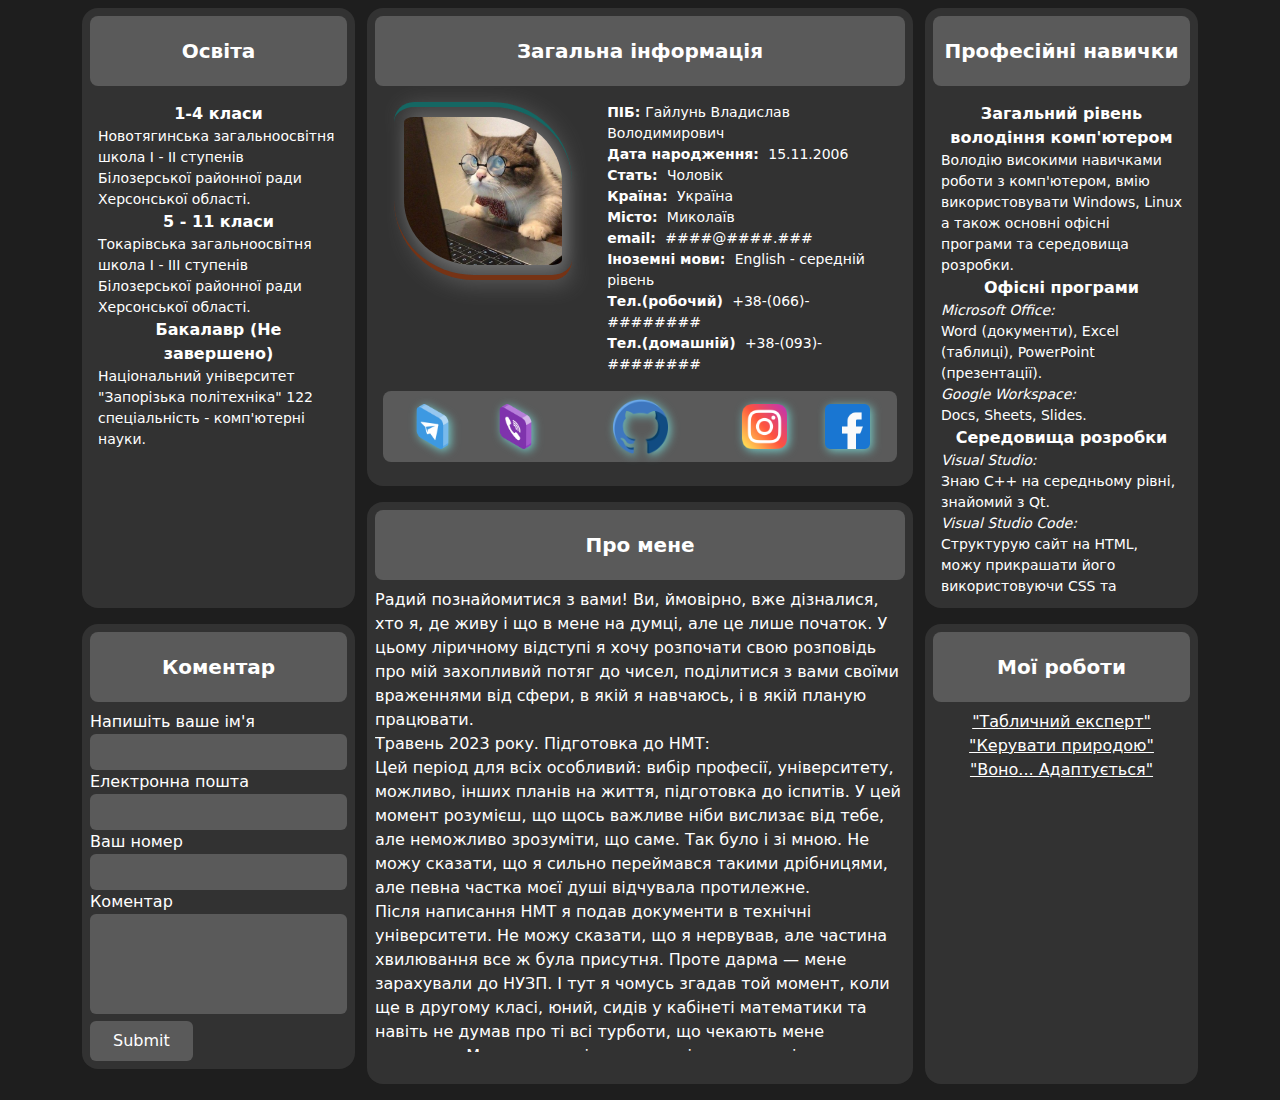
==== commit 6cd7f2d4: "Update index.html" ====
--- a/index.html
+++ b/index.html
@@ -73,11 +73,11 @@
                                 <span class="fw-bold">Стать:&nbsp;</span> <span>Чоловік</span><br>
                                 <span class="fw-bold">Країна:&nbsp;</span> <span>Україна</span><br>
                                 <span class="fw-bold">Місто:&nbsp;</span> <span>Миколаїв</span> <br>
-                                <span class="fw-bold">email:&nbsp;</span> <span>vladgaulun@gmail.com</span> <br>
+                                <span class="fw-bold">email:&nbsp;</span> <span>####@####.###</span> <br>
                                 <span class="fw-bold">Іноземні мови:&nbsp;</span> <span>English - середній
                                     рівень</span><br>
-                                <span class="fw-bold">Тел.(робочий)&nbsp;</span> <span>+38-(066)-22-48-695</span><br>
-                                <span class="fw-bold">Тел.(домашній)&nbsp;</span> <span>+38-(093)-27-54-105</span>
+                                <span class="fw-bold">Тел.(робочий)&nbsp;</span> <span>+38-(066)-########</span><br>
+                                <span class="fw-bold">Тел.(домашній)&nbsp;</span> <span>+38-(093)-########</span>
                             </div>
                         </div>
                         <div class="row rounded-3 p-2 mt-3" id="linkPages">
